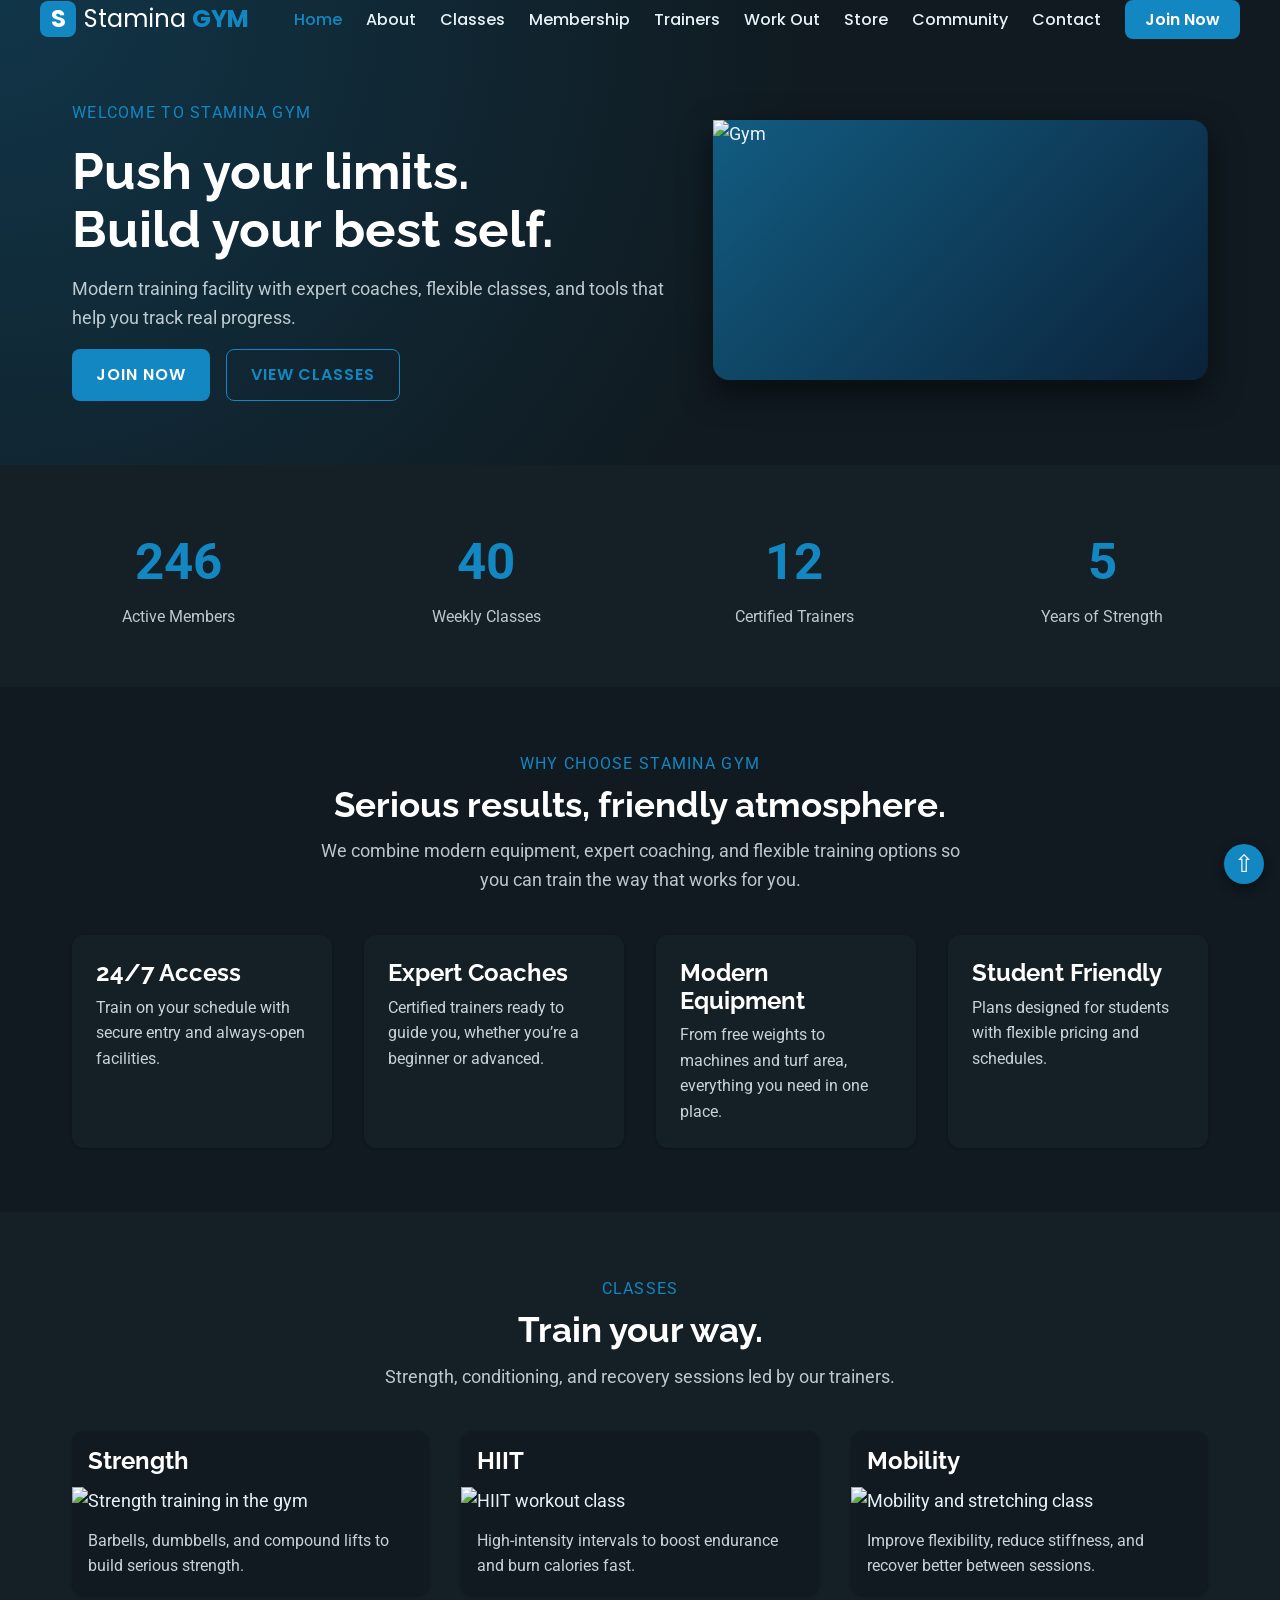
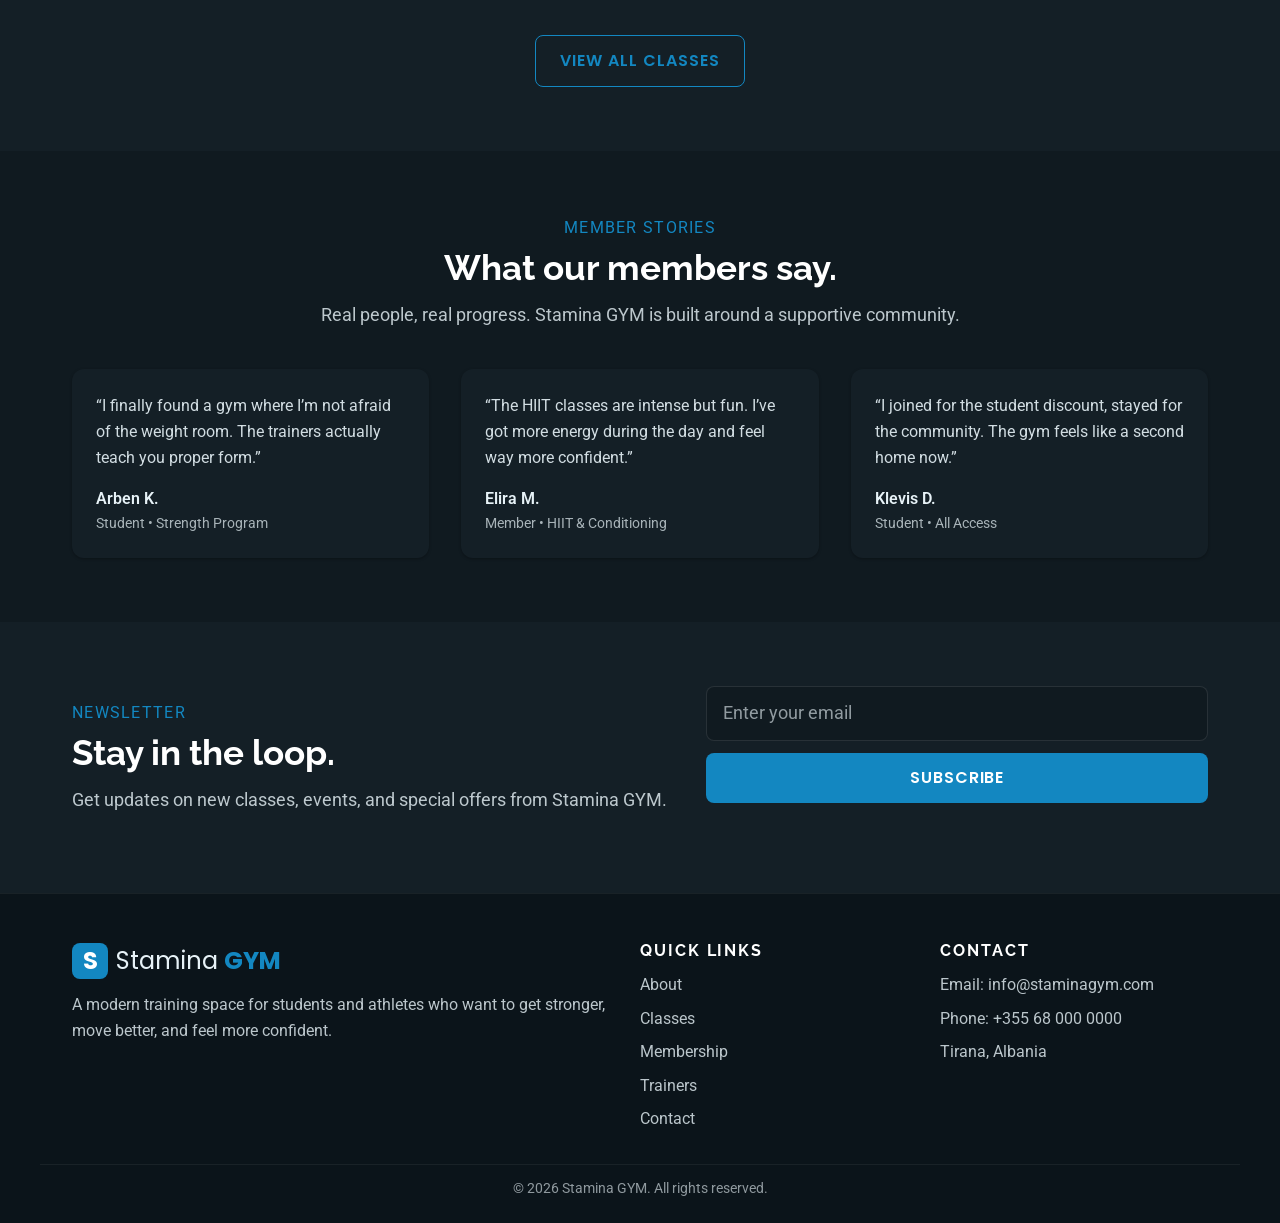
==== Index.html @ fab5b7fb "Index demo" ====
<!DOCTYPE html>
<html lang="en">
<head>
  <meta charset="UTF-8" />
  <meta name="viewport" content="width=device-width, initial-scale=1.0" />
  <meta name="description" content="Stamina GYM — Your Ultimate Fitness Destination." />
  <meta name="author" content="Stamina GYM Team" />
  <title>Stamina GYM — Your Ultimate Fitness Destination</title>

  <link rel="preconnect" href="https://fonts.googleapis.com" />
  <link rel="preconnect" href="https://fonts.gstatic.com" crossorigin />
  <link href="https://fonts.googleapis.com/css2?family=Poppins:wght@400;500;600;700&family=Raleway:wght@300;400;500;600;700&family=Roboto:wght@300;400;500;700&display=swap" rel="stylesheet" />

  <link rel="stylesheet" href="base.css" />
  <link rel="stylesheet" href="home.css" />
</head>
<body>

  <header id="navbar">
    <nav class="nav-container">

      <a href="index.html" class="nav-logo">
        <span class="logo-icon">S</span>
        <span class="logo-text">Stamina <strong>GYM</strong></span>
      </a>

      <ul class="nav-links" id="nav-links">
        <li><a href="index.html" class="nav-link active">Home</a></li>
        <li><a href="about.html" class="nav-link">About</a></li>
        <li><a href="classes.html" class="nav-link">Classes</a></li>
        <li><a href="membership.html" class="nav-link">Membership</a></li>
        <li><a href="trainers.html" class="nav-link">Trainers</a></li>
        <li><a href="tools.html" class="nav-link">Work Out</a></li>
        <li><a href="store.html" class="nav-link">Store</a></li>
        <li><a href="community.html" class="nav-link">Community</a></li>
        <li><a href="contact.html" class="nav-link">Contact</a></li>
        <li><a href="login.html" class="nav-link nav-cta">Join Now</a></li>
      </ul>


    </nav>
  </header>

  <main>
    <section id="hero" class="hero">
  <div class="hero-inner">

    <div class="hero-text">
      <p class="hero-eyebrow">Welcome to Stamina GYM</p>
      <h1 class="hero-title">Push your limits. <br>Build your best self.</h1>
      <p class="hero-subtitle">
        Modern training facility with expert coaches, flexible classes, and tools that help you track real progress.
      </p>

      <div class="hero-actions">
        <a href="membership.html" class="btn btn-primary">Join Now</a>
        <a href="classes.html" class="btn btn-outline">View Classes</a>
      </div>
    </div> 

    <div class="hero-image">
      <img src="https://media.gq.com/photos/63517a35fdff5edb98175d6b/master/w_1600%2Cc_limit/Weights.jpg"
               alt="Gym">
    </div>

  </div>
</section>

<section id="stats" class="stats">
  <div class="stats-inner">

    <div class="stats-item">
      <span class="stats-number" data-target="350">0</span>
      <span class="stats-label">Active Members</span>
    </div>

    <div class="stats-item">
      <span class="stats-number" data-target="40">0</span>
      <span class="stats-label">Weekly Classes</span>
    </div>

    <div class="stats-item">
      <span class="stats-number" data-target="12">0</span>
      <span class="stats-label">Certified Trainers</span>
    </div>

    <div class="stats-item">
      <span class="stats-number" data-target="5">0</span>
      <span class="stats-label">Years of Strength</span>
    </div>

  </div>
</section>

<section id="why-us" class="why-us">
  <div class="why-inner">

    <header class="why-header">
      <p class="section-eyebrow">Why Choose Stamina GYM</p>
      <h2 class="section-title">Serious results, friendly atmosphere.</h2>
      <p class="section-subtitle">
        We combine modern equipment, expert coaching, and flexible training options so you can train the way that works for you.
      </p>
    </header>

    <div class="why-grid">

      <article class="why-card">
        <h3>24/7 Access</h3>
        <p>Train on your schedule with secure entry and always-open facilities.</p>
      </article>

      <article class="why-card">
        <h3>Expert Coaches</h3>
        <p>Certified trainers ready to guide you, whether you’re a beginner or advanced.</p>
      </article>

      <article class="why-card">
        <h3>Modern Equipment</h3>
        <p>From free weights to machines and turf area, everything you need in one place.</p>
      </article>

      <article class="why-card">
        <h3>Student Friendly</h3>
        <p>Plans designed for students with flexible pricing and schedules.</p>
      </article>

    </div>

  </div>
</section>

<section id="classes" class="classes">
  <div class="classes-inner">

    <header class="classes-header">
      <p class="section-eyebrow">Classes</p>
      <h2 class="section-title">Train your way.</h2>
      <p class="section-subtitle">
        Strength, conditioning, and recovery sessions led by our trainers.
      </p>
    </header>

    <div class="classes-grid">

      <article class="class-card">
        <h3>Strength</h3>
        <div class="class-image">
          <img src="https://www.yanrefitness.com/wp-content/uploads/2023/07/luxury-gym-interior-design-3-1024x768.jpg"
               alt="Strength training in the gym">
        </div>
        <p>Barbells, dumbbells, and compound lifts to build serious strength.</p>
      </article>

      <article class="class-card">
        <h3>HIIT</h3>
        <div class="class-image">
          <img src="https://sweat440.com/wp-content/uploads/2023/05/hitt_class_sweat440.jpg"
               alt="HIIT workout class">
        </div>
        <p>High-intensity intervals to boost endurance and burn calories fast.</p>
      </article>

      <article class="class-card">
        <h3>Mobility</h3>
        <div class="class-image">
          <img src="https://www.dir.cat/blog/wp-content/uploads/2019/01/mobility-training-class-clubs-dir.jpg"
               alt="Mobility and stretching class">
        </div>
        <p>Improve flexibility, reduce stiffness, and recover better between sessions.</p>
      </article>

    </div>

    <div class="classes-link">
      <a href="classes.html" class="btn btn-outline">View all classes</a>
    </div>

  </div>
</section>

<section id="testimonials" class="testimonials">
  <div class="testimonials-inner">

    <header class="testimonials-header">
      <p class="section-eyebrow">Member Stories</p>
      <h2 class="section-title">What our members say.</h2>
      <p class="section-subtitle">
        Real people, real progress. Stamina GYM is built around a supportive community.
      </p>
    </header>

    <div class="testimonials-grid">

      <article class="testimonial-card">
        <p class="testimonial-text">
          “I finally found a gym where I’m not afraid of the weight room. The trainers actually teach you proper form.”
        </p>
        <p class="testimonial-name">Arben K.</p>
        <p class="testimonial-role">Student • Strength Program</p>
      </article>

      <article class="testimonial-card">
        <p class="testimonial-text">
          “The HIIT classes are intense but fun. I’ve got more energy during the day and feel way more confident.”
        </p>
        <p class="testimonial-name">Elira M.</p>
        <p class="testimonial-role">Member • HIIT & Conditioning</p>
      </article>

      <article class="testimonial-card">
        <p class="testimonial-text">
          “I joined for the student discount, stayed for the community. The gym feels like a second home now.”
        </p>
        <p class="testimonial-name">Klevis D.</p>
        <p class="testimonial-role">Student • All Access</p>
      </article>

    </div>

  </div>
</section>

<section id="newsletter" class="newsletter">
  <div class="newsletter-inner">

    <div class="newsletter-text">
      <p class="section-eyebrow">Newsletter</p>
      <h2 class="section-title">Stay in the loop.</h2>
      <p class="section-subtitle">
        Get updates on new classes, events, and special offers from Stamina GYM.
      </p>
    </div>

    <form class="newsletter-form" id="newsletter-form" novalidate>
      <input
        type="email"
        id="newsletter-email"
        class="newsletter-input"
        placeholder="Enter your email"
        required
      />
      <button type="submit" class="btn btn-primary">Subscribe</button>
      <p class="newsletter-message" id="newsletter-message"></p>
    </form>

  </div>
</section>

<footer id="footer" class="footer">
  <div class="footer-inner">

    <div class="footer-column">
      <div class="footer-logo">
        <span class="logo-icon">S</span>
        <span class="logo-text">Stamina <strong>GYM</strong></span>
      </div>
      <p class="footer-text">
        A modern training space for students and athletes who want to get stronger, move better, and feel more confident.
      </p>
    </div>

    <div class="footer-column">
      <h3 class="footer-title">Quick Links</h3>
      <ul class="footer-links">
        <li><a href="about.html">About</a></li>
        <li><a href="classes.html">Classes</a></li>
        <li><a href="membership.html">Membership</a></li>
        <li><a href="trainers.html">Trainers</a></li>
        <li><a href="contact.html">Contact</a></li>
      </ul>
    </div>

    <div class="footer-column">
      <h3 class="footer-title">Contact</h3>
      <ul class="footer-links">
        <li>Email: info@staminagym.com</li>
        <li>Phone: +355 68 000 0000</li>
        <li>Tirana, Albania</li>
      </ul>
    </div>

  </div>

  <div class="footer-bottom">
    <p>© 2026 Stamina GYM. All rights reserved.</p>
  </div>
</footer>

<button id="back-to-top" aria-label="Back to top">&#8679;</button>

<script src="home.js"></script>
</body>
</html>

  </main>
    <script src="home.js"></script>
  </body>
  </html>
---- base.css ----
:root {

  --font-body: "Roboto", sans-serif;
  --font-heading: "Raleway", sans-serif;
  --font-nav: "Poppins", sans-serif;

  --color-bg: #101a20;
  --color-text: #e7f2f7;
  --color-heading: #ffffff;
  --color-accent: #1387c1;
  --color-surface: #141f26;
  --color-contrast: #ffffff;

  /* ── Spacing scale (4px base) ── */
  --space-1: 0.25rem;
  --space-2: 0.5rem;
  --space-3: 0.75rem;
  --space-4: 1rem;
  --space-5: 1.25rem;
  --space-6: 1.5rem;
  --space-8: 2rem;
  --space-10: 2.5rem;
  --space-12: 3rem;
  --space-16: 4rem;
  --space-20: 5rem;
  --space-24: 6rem;

  /* ── Type scale ── */
  --text-xs:   clamp(0.75rem,  0.7rem  + 0.25vw, 0.875rem);
  --text-sm:   clamp(0.875rem, 0.8rem  + 0.35vw, 1rem);
  --text-base: clamp(1rem,     0.95rem + 0.25vw, 1.125rem);
  --text-lg:   clamp(1.125rem, 1rem    + 0.75vw, 1.5rem);
  --text-xl:   clamp(1.5rem,   1.2rem  + 1.25vw, 2.25rem);
  --text-2xl:  clamp(2rem,     1.2rem  + 2.5vw,  3.5rem);
  --text-3xl:  clamp(2.5rem,   1rem    + 4vw,    5rem);

  /* ── Border radius ── */
  --radius-sm: 0.375rem;
  --radius-md: 0.5rem;
  --radius-lg: 0.75rem;
  --radius-xl: 1rem;
  --radius-full: 9999px;

  /* ── Transitions ── */
  --transition: 200ms ease;

  /* ── Layout widths ── */
  --content-narrow: 640px;
  --content-default: 960px;
  --content-wide: 1200px;

  /* ── Shadows (dark, blue-tinted) ── */
  --shadow-sm: 0 1px 3px rgba(0, 0, 0, 0.3);
  --shadow-md: 0 4px 12px rgba(0, 0, 0, 0.4);
  --shadow-lg: 0 12px 32px rgba(0, 0, 0, 0.5);
}

/* ── Reset & Base ── */
*, *::before, *::after {
  box-sizing: border-box;
  margin: 0;
  padding: 0;
}

html {
  scroll-behavior: smooth;
  -webkit-font-smoothing: antialiased;
  -moz-osx-font-smoothing: grayscale;
  scroll-padding-top: 80px;
}

body {
  min-height: 100dvh;
  font-family: var(--font-body);
  font-size: var(--text-base);
  color: var(--color-text);
  background-color: var(--color-bg);
  line-height: 1.6;
}

img, picture, video, canvas, svg {
  display: block;
  max-width: 100%;
  height: auto;
}

ul { list-style: none; }

h1, h2, h3, h4, h5, h6 {
  font-family: var(--font-heading);
  color: var(--color-heading);
  line-height: 1.15;
  text-wrap: balance;
}

a {
  color: inherit;
  text-decoration: none;
  transition: color var(--transition);
}

button {
  cursor: pointer;
  border: none;
  background: none;
  font: inherit;
  color: inherit;
}

input, textarea, select {
  font: inherit;
  color: inherit;
}

:focus-visible {
  outline: 2px solid var(--color-accent);
  outline-offset: 3px;
  border-radius: var(--radius-sm);
}

@media (prefers-reduced-motion: reduce) {
  *, *::before, *::after {
    animation-duration: 0.01ms !important;
    transition-duration: 0.01ms !important;
    scroll-behavior: auto !important;
  }
}

.sr-only {
  position: absolute;
  width: 1px; height: 1px;
  padding: 0; margin: -1px;
  overflow: hidden;
  clip: rect(0,0,0,0);
  white-space: nowrap;
  border-width: 0;
}
---- home.css ----
#navbar {
  position: fixed;
  top: 0;
  left: 0;
  width: 100%;
  z-index: 1000;
  background-color: transparent;
  transition: background-color 0.3s ease;
}


#navbar.scrolled {
  background-color: var(--color-surface);
  box-shadow: var(--shadow-md);
}

.nav-container {
  max-width: var(--content-wide);
  margin: 0 auto;
  padding: var(--space-3) var(--space-9);
  display: flex;
  align-items: center;
  justify-content: space-between;
}

.nav-logo {
  display: flex;
  align-items: center;
  gap: var(--space-2);
  font-family: var(--font-nav);
  font-size: var(--text-lg);
  color: var(--color-heading);
}

.logo-icon {
  width: 36px;
  height: 36px;
  background-color: var(--color-accent);
  color: var(--color-contrast);
  border-radius: var(--radius-md);
  display: flex;
  align-items: center;
  justify-content: center;
  font-weight: 700;
}

.logo-text strong {
  color: var(--color-accent);
}


.nav-links {
  display: flex;
  align-items: center;
  gap: var(--space-6);
}

.nav-link {
  font-family: var(--font-nav);
  font-size: var(--text-sm);
  font-weight: 500;
  color: var(--color-text);
  transition: color 0.2s ease;
}

.nav-link:hover,
.nav-link.active {
  color: var(--color-accent);
}


.nav-cta {
  background-color: var(--color-accent);
  color: var(--color-contrast);
  padding: var(--space-2) var(--space-5);
  border-radius: var(--radius-md);
  font-weight: 600;
}

.nav-cta:hover {
  background-color: var(--color-heading);
  color: var(--color-bg);
}

.hero {
  padding-top: 100px;             /* extra so it clears the navbar */
  padding-bottom: var(--space-16);
  background: radial-gradient(circle at top left,
              rgba(19, 135, 193, 0.25),
              transparent 60%);
}

.hero-inner {
  max-width: var(--content-wide);
  margin: 0 auto;
  padding: 0 var(--space-8);
  display: grid;
  grid-template-columns: minmax(0, 1.2fr) minmax(0, 1fr);
  align-items: center;
  gap: var(--space-12);
}

.hero-text {
  display: flex;
  flex-direction: column;
  gap: var(--space-4);
}

.hero-eyebrow {
  font-size: var(--text-sm);
  text-transform: uppercase;
  letter-spacing: 0.08em;
  color: var(--color-accent);
}

.hero-title {
  font-size: var(--text-2xl);
}

.hero-subtitle {
  max-width: 40rem;
  color: rgba(231, 242, 247, 0.8);
}

.hero-actions {
  display: flex;
  flex-wrap: wrap;
  gap: var(--space-4);
}

.btn {
  display: inline-flex;
  align-items: center;
  justify-content: center;
  padding: var(--space-3) var(--space-6);
  border-radius: var(--radius-md);
  font-family: var(--font-nav);
  font-size: var(--text-sm);
  font-weight: 600;
  text-transform: uppercase;
  letter-spacing: 0.06em;
}

.btn-primary {
  background-color: var(--color-accent);
  color: var(--color-contrast);
}

.btn-primary:hover {
  background-color: var(--color-heading);
  color: var(--color-bg);
}

.btn-outline {
  border: 1px solid var(--color-accent);
  color: var(--color-accent);
}

.btn-outline:hover {
  background-color: var(--color-accent);
  color: var(--color-contrast);
}

.hero-meta {
  display: flex;
  flex-wrap: wrap;
  gap: var(--space-4);
  font-size: var(--text-sm);
  color: rgba(231, 242, 247, 0.7);
}

.hero-inner {
  display: grid;
  grid-template-columns: minmax(0, 1.2fr) minmax(0, 1fr);
}

.hero-meta span::before {
  content: "• ";
  color: var(--color-accent);
}

/* Right side visual block */
.hero-image {
  min-height: 260px;
  border-radius: var(--radius-xl);
  background-image:
    linear-gradient(135deg, rgba(19, 135, 193, 0.6), rgba(10, 35, 60, 0.9)),
    url("https://picsum.photos/seed/gym/800/600");
  background-size: cover;
  background-position: center;
  box-shadow: var(--shadow-lg);
}
/*Stats */
.stats {
  padding: var(--space-10) var(--space-4);
  background-color: var(--color-surface);
}

.stats-inner {
  max-width: var(--content-wide);
  margin: 0 auto;
  display: grid;
  grid-template-columns: repeat(4, minmax(0, 1fr));
  gap: var(--space-8);
  text-align: center;
}

.stats-item {
  padding: var(--space-4);
}

.stats-number {
  display: block;
  font-size: var(--text-2xl);
  font-weight: 700;
  color: var(--color-accent);
}

.stats-label {
  font-size: var(--text-sm);
  color: rgba(231, 242, 247, 0.8);
}

/*Why Us? */

.why-us {
  padding: var(--space-16) var(--space-4);
}

.why-inner {
  max-width: var(--content-wide);
  margin: 0 auto;
  padding: 0 var(--space-8);
}

.why-header {
  text-align: center;
  max-width: var(--content-narrow);
  margin: 0 auto var(--space-10);
}

.section-eyebrow {
  font-size: var(--text-sm);
  text-transform: uppercase;
  letter-spacing: 0.08em;
  color: var(--color-accent);
}

.section-title {
  font-size: var(--text-xl);
  margin-top: var(--space-2);
  margin-bottom: var(--space-3);
}

.section-subtitle {
  color: rgba(231, 242, 247, 0.8);
}

.why-grid {
  display: grid;
  grid-template-columns: repeat(4, minmax(0, 1fr));
  gap: var(--space-8);
}

.why-card {
  background-color: var(--color-surface);
  padding: var(--space-6);
  border-radius: var(--radius-lg);
  box-shadow: var(--shadow-sm);
}

.why-card h3 {
  font-size: var(--text-lg);
  margin-bottom: var(--space-2);
}

.why-card p {
  font-size: var(--text-sm);
  color: rgba(231, 242, 247, 0.85);
}
 
/*classes*/

.classes {
  padding: var(--space-16) var(--space-4);
  background-color: var(--color-surface);
}

.classes-inner {
  max-width: var(--content-wide);
  margin: 0 auto;
  padding: 0 var(--space-8);
}

.classes-header {
  text-align: center;
  max-width: var(--content-narrow);
  margin: 0 auto var(--space-10);
}

.classes-grid {
  display: grid;
  grid-template-columns: repeat(3, minmax(0, 1fr));
  gap: var(--space-8);
}

.class-card {
  background-color: #101a20;
  border-radius: var(--radius-lg);
  overflow: hidden;
  box-shadow: var(--shadow-sm);
  display: flex;
  flex-direction: column;
}

.class-card h3 {
  font-size: var(--text-lg);
  padding: var(--space-4) var(--space-4) 0;
}

.class-image {
  margin-top: var(--space-3);
}

.class-image img {
  width: 100%;
  height: auto;
  display: block;
}

.class-card p {
  font-size: var(--text-sm);
  color: rgba(231, 242, 247, 0.85);
  padding: var(--space-3) var(--space-4) var(--space-4);
}

.classes-link {
  margin-top: var(--space-10);
  text-align: center;
}

/* Testimonisals */

.testimonials {
  padding: var(--space-16) var(--space-4);
}

.testimonials-inner {
  max-width: var(--content-wide);
  margin: 0 auto;
  padding: 0 var(--space-8);
}

.testimonials-header {
  text-align: center;
  max-width: var(--content-narrow);
  margin: 0 auto var(--space-10);
}

.testimonials-grid {
  display: grid;
  grid-template-columns: repeat(3, minmax(0, 1fr));
  gap: var(--space-8);
}

.testimonial-card {
  background-color: var(--color-surface);
  padding: var(--space-6);
  border-radius: var(--radius-lg);
  box-shadow: var(--shadow-sm);
}

.testimonial-text {
  font-size: var(--text-sm);
  color: rgba(231, 242, 247, 0.9);
  margin-bottom: var(--space-4);
}

.testimonial-name {
  font-weight: 600;
  font-size: var(--text-sm);
}

.testimonial-role {
  font-size: var(--text-xs);
  color: rgba(231, 242, 247, 0.7);
}

/*newsletter */

.newsletter {
  padding: var(--space-16) var(--space-4);
  background-color: var(--color-surface);
}

.newsletter-inner {
  max-width: var(--content-wide);
  margin: 0 auto;
  padding: 0 var(--space-8);
  display: grid;
  grid-template-columns: minmax(0, 1.2fr) minmax(0, 1fr);
  align-items: center;
  gap: var(--space-8);
}

.newsletter-text .section-title {
  margin-bottom: var(--space-3);
}

.newsletter-form {
  display: flex;
  flex-direction: column;
  gap: var(--space-3);
}

.newsletter-input {
  padding: var(--space-3) var(--space-4);
  border-radius: var(--radius-md);
  border: 1px solid rgba(255, 255, 255, 0.1);
  background-color: #101a20;
  color: var(--color-text);
}

.newsletter-input::placeholder {
  color: rgba(231, 242, 247, 0.6);
}

.newsletter-message {
  font-size: var(--text-xs);
  min-height: 1em;
}

/* Success / error colors */
.newsletter-message.success {
  color: #4ade80; /* green */
}

.newsletter-message.error {
  color: #f97373; /* red */
}

/*footer*/

.footer {
  padding: var(--space-12) var(--space-4) var(--space-6);
  background-color: #0b141a;
  border-top: 1px solid rgba(255, 255, 255, 0.06);
}

.footer-inner {
  max-width: var(--content-wide);
  margin: 0 auto;
  padding: 0 var(--space-8);
  display: grid;
  grid-template-columns: minmax(0, 2fr) minmax(0, 1fr) minmax(0, 1fr);
  gap: var(--space-8);
}

.footer-logo {
  display: flex;
  align-items: center;
  gap: var(--space-2);
  font-family: var(--font-nav);
  font-size: var(--text-lg);
}

.footer-logo .logo-icon {
  display: flex;
  align-items: center;
  gap: var(--space-2);
  font-family: var(--font-nav);
  font-size: var(--text-lg);
  color: var(--color-heading);
}

.footer-text {
  margin-top: var(--space-3);
  font-size: var(--text-sm);
  color: rgba(231, 242, 247, 0.8);
}

.footer-title {
  font-size: var(--text-sm);
  text-transform: uppercase;
  letter-spacing: 0.12em;
  margin-bottom: var(--space-3);
}

.footer-links {
  list-style: none;
  padding: 0;
  margin: 0;
}

.footer-links li {
  font-size: var(--text-sm);
  color: rgba(231, 242, 247, 0.8);
  margin-bottom: var(--space-2);
}

.footer-links a {
  color: inherit;
}

.footer-links a:hover {
  color: var(--color-accent);
}

.footer-bottom {
  max-width: var(--content-wide);
  margin: var(--space-6) auto 0;
  padding: 0 var(--space-8);
  border-top: 1px solid rgba(255, 255, 255, 0.06);
  padding-top: var(--space-3);
  font-size: var(--text-xs);
  color: rgba(231, 242, 247, 0.6);
  text-align: center;
}

/* Back to top button */
#back-to-top {
  position: fixed;
  bottom: var(--space-4);
  right: var(--space-4);
  width: 40px;
  height: 40px;
  border-radius: var(--radius-full);
  background-color: var(--color-accent);
  color: var(--color-contrast);
  display: flex;
  align-items: center;
  justify-content: center;
  font-size: var(--text-lg);
  box-shadow: var(--shadow-md);
  border: none;
}
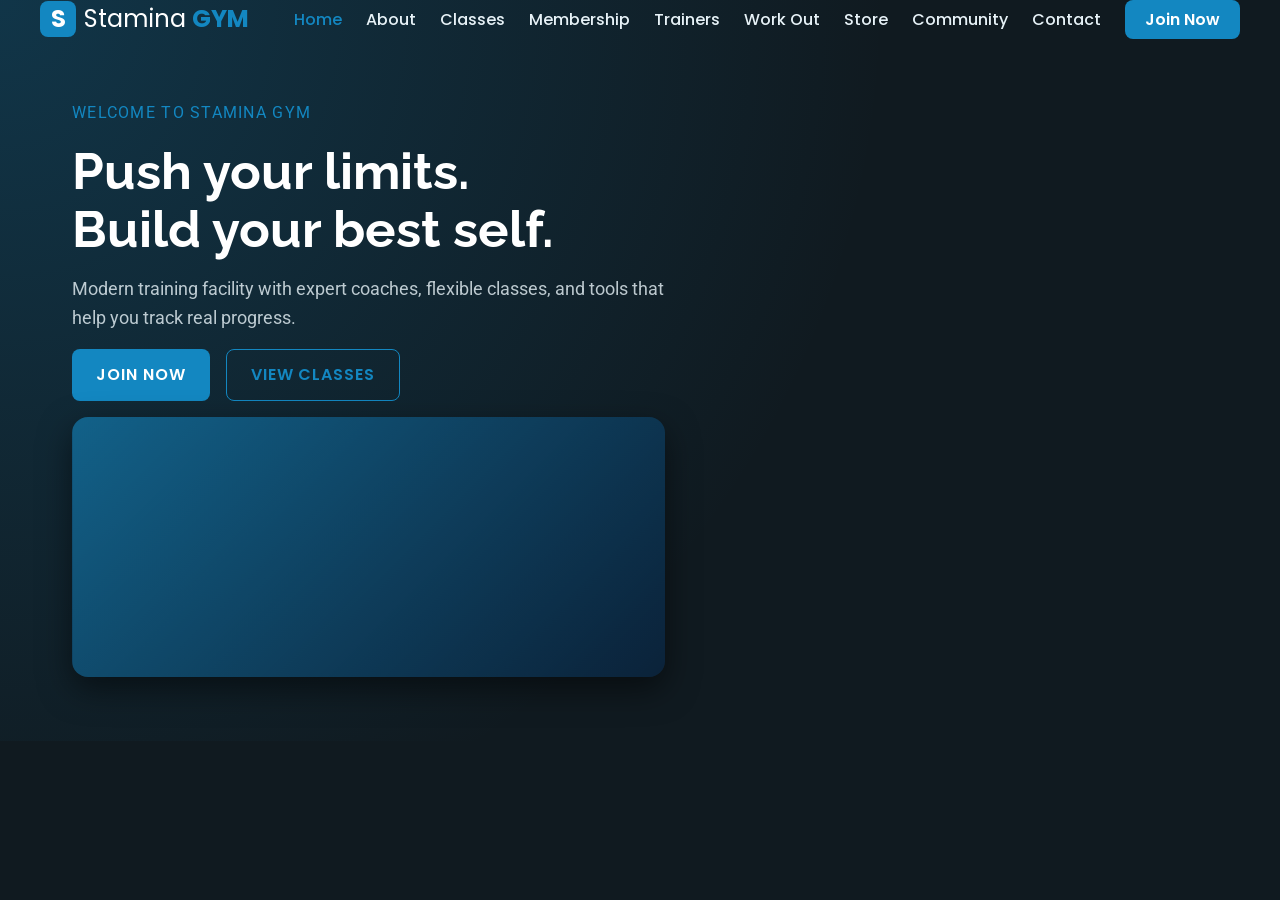
==== commit 1ffca1be: "Merge pull request #5 from RediEpoka/home-page ." ====
--- a/Index.html
+++ b/Index.html
@@ -56,244 +56,12 @@
         <a href="membership.html" class="btn btn-primary">Join Now</a>
         <a href="classes.html" class="btn btn-outline">View Classes</a>
       </div>
-    </div> 
 
-    <div class="hero-image">
-      <img src="https://media.gq.com/photos/63517a35fdff5edb98175d6b/master/w_1600%2Cc_limit/Weights.jpg"
-               alt="Gym">
-    </div>
+    <div class="hero-image"></div>
 
   </div>
 </section>
+  </main>
 
-<section id="stats" class="stats">
-  <div class="stats-inner">
-
-    <div class="stats-item">
-      <span class="stats-number" data-target="350">0</span>
-      <span class="stats-label">Active Members</span>
-    </div>
-
-    <div class="stats-item">
-      <span class="stats-number" data-target="40">0</span>
-      <span class="stats-label">Weekly Classes</span>
-    </div>
-
-    <div class="stats-item">
-      <span class="stats-number" data-target="12">0</span>
-      <span class="stats-label">Certified Trainers</span>
-    </div>
-
-    <div class="stats-item">
-      <span class="stats-number" data-target="5">0</span>
-      <span class="stats-label">Years of Strength</span>
-    </div>
-
-  </div>
-</section>
-
-<section id="why-us" class="why-us">
-  <div class="why-inner">
-
-    <header class="why-header">
-      <p class="section-eyebrow">Why Choose Stamina GYM</p>
-      <h2 class="section-title">Serious results, friendly atmosphere.</h2>
-      <p class="section-subtitle">
-        We combine modern equipment, expert coaching, and flexible training options so you can train the way that works for you.
-      </p>
-    </header>
-
-    <div class="why-grid">
-
-      <article class="why-card">
-        <h3>24/7 Access</h3>
-        <p>Train on your schedule with secure entry and always-open facilities.</p>
-      </article>
-
-      <article class="why-card">
-        <h3>Expert Coaches</h3>
-        <p>Certified trainers ready to guide you, whether you’re a beginner or advanced.</p>
-      </article>
-
-      <article class="why-card">
-        <h3>Modern Equipment</h3>
-        <p>From free weights to machines and turf area, everything you need in one place.</p>
-      </article>
-
-      <article class="why-card">
-        <h3>Student Friendly</h3>
-        <p>Plans designed for students with flexible pricing and schedules.</p>
-      </article>
-
-    </div>
-
-  </div>
-</section>
-
-<section id="classes" class="classes">
-  <div class="classes-inner">
-
-    <header class="classes-header">
-      <p class="section-eyebrow">Classes</p>
-      <h2 class="section-title">Train your way.</h2>
-      <p class="section-subtitle">
-        Strength, conditioning, and recovery sessions led by our trainers.
-      </p>
-    </header>
-
-    <div class="classes-grid">
-
-      <article class="class-card">
-        <h3>Strength</h3>
-        <div class="class-image">
-          <img src="https://www.yanrefitness.com/wp-content/uploads/2023/07/luxury-gym-interior-design-3-1024x768.jpg"
-               alt="Strength training in the gym">
-        </div>
-        <p>Barbells, dumbbells, and compound lifts to build serious strength.</p>
-      </article>
-
-      <article class="class-card">
-        <h3>HIIT</h3>
-        <div class="class-image">
-          <img src="https://sweat440.com/wp-content/uploads/2023/05/hitt_class_sweat440.jpg"
-               alt="HIIT workout class">
-        </div>
-        <p>High-intensity intervals to boost endurance and burn calories fast.</p>
-      </article>
-
-      <article class="class-card">
-        <h3>Mobility</h3>
-        <div class="class-image">
-          <img src="https://www.dir.cat/blog/wp-content/uploads/2019/01/mobility-training-class-clubs-dir.jpg"
-               alt="Mobility and stretching class">
-        </div>
-        <p>Improve flexibility, reduce stiffness, and recover better between sessions.</p>
-      </article>
-
-    </div>
-
-    <div class="classes-link">
-      <a href="classes.html" class="btn btn-outline">View all classes</a>
-    </div>
-
-  </div>
-</section>
-
-<section id="testimonials" class="testimonials">
-  <div class="testimonials-inner">
-
-    <header class="testimonials-header">
-      <p class="section-eyebrow">Member Stories</p>
-      <h2 class="section-title">What our members say.</h2>
-      <p class="section-subtitle">
-        Real people, real progress. Stamina GYM is built around a supportive community.
-      </p>
-    </header>
-
-    <div class="testimonials-grid">
-
-      <article class="testimonial-card">
-        <p class="testimonial-text">
-          “I finally found a gym where I’m not afraid of the weight room. The trainers actually teach you proper form.”
-        </p>
-        <p class="testimonial-name">Arben K.</p>
-        <p class="testimonial-role">Student • Strength Program</p>
-      </article>
-
-      <article class="testimonial-card">
-        <p class="testimonial-text">
-          “The HIIT classes are intense but fun. I’ve got more energy during the day and feel way more confident.”
-        </p>
-        <p class="testimonial-name">Elira M.</p>
-        <p class="testimonial-role">Member • HIIT & Conditioning</p>
-      </article>
-
-      <article class="testimonial-card">
-        <p class="testimonial-text">
-          “I joined for the student discount, stayed for the community. The gym feels like a second home now.”
-        </p>
-        <p class="testimonial-name">Klevis D.</p>
-        <p class="testimonial-role">Student • All Access</p>
-      </article>
-
-    </div>
-
-  </div>
-</section>
-
-<section id="newsletter" class="newsletter">
-  <div class="newsletter-inner">
-
-    <div class="newsletter-text">
-      <p class="section-eyebrow">Newsletter</p>
-      <h2 class="section-title">Stay in the loop.</h2>
-      <p class="section-subtitle">
-        Get updates on new classes, events, and special offers from Stamina GYM.
-      </p>
-    </div>
-
-    <form class="newsletter-form" id="newsletter-form" novalidate>
-      <input
-        type="email"
-        id="newsletter-email"
-        class="newsletter-input"
-        placeholder="Enter your email"
-        required
-      />
-      <button type="submit" class="btn btn-primary">Subscribe</button>
-      <p class="newsletter-message" id="newsletter-message"></p>
-    </form>
-
-  </div>
-</section>
-
-<footer id="footer" class="footer">
-  <div class="footer-inner">
-
-    <div class="footer-column">
-      <div class="footer-logo">
-        <span class="logo-icon">S</span>
-        <span class="logo-text">Stamina <strong>GYM</strong></span>
-      </div>
-      <p class="footer-text">
-        A modern training space for students and athletes who want to get stronger, move better, and feel more confident.
-      </p>
-    </div>
-
-    <div class="footer-column">
-      <h3 class="footer-title">Quick Links</h3>
-      <ul class="footer-links">
-        <li><a href="about.html">About</a></li>
-        <li><a href="classes.html">Classes</a></li>
-        <li><a href="membership.html">Membership</a></li>
-        <li><a href="trainers.html">Trainers</a></li>
-        <li><a href="contact.html">Contact</a></li>
-      </ul>
-    </div>
-
-    <div class="footer-column">
-      <h3 class="footer-title">Contact</h3>
-      <ul class="footer-links">
-        <li>Email: info@staminagym.com</li>
-        <li>Phone: +355 68 000 0000</li>
-        <li>Tirana, Albania</li>
-      </ul>
-    </div>
-
-  </div>
-
-  <div class="footer-bottom">
-    <p>© 2026 Stamina GYM. All rights reserved.</p>
-  </div>
-</footer>
-
-<button id="back-to-top" aria-label="Back to top">&#8679;</button>
-
-<script src="home.js"></script>
-</body>
-</html>
-
-  </main>
-    <script src="home.js"></script>
   </body>
   </html>
--- a/home.css
+++ b/home.css
@@ -83,7 +83,7 @@
 }
 
 .hero {
-  padding-top: 100px;             /* extra so it clears the navbar */
+  padding-top: 100px;         
   padding-bottom: var(--space-16);
   background: radial-gradient(circle at top left,
               rgba(19, 135, 193, 0.25),
@@ -161,25 +161,7 @@
   color: var(--color-contrast);
 }
 
-.hero-meta {
-  display: flex;
-  flex-wrap: wrap;
-  gap: var(--space-4);
-  font-size: var(--text-sm);
-  color: rgba(231, 242, 247, 0.7);
-}
 
-.hero-inner {
-  display: grid;
-  grid-template-columns: minmax(0, 1.2fr) minmax(0, 1fr);
-}
-
-.hero-meta span::before {
-  content: "• ";
-  color: var(--color-accent);
-}
-
-/* Right side visual block */
 .hero-image {
   min-height: 260px;
   border-radius: var(--radius-xl);
@@ -190,349 +172,5 @@
   background-position: center;
   box-shadow: var(--shadow-lg);
 }
-/*Stats */
-.stats {
-  padding: var(--space-10) var(--space-4);
-  background-color: var(--color-surface);
-}
-
-.stats-inner {
-  max-width: var(--content-wide);
-  margin: 0 auto;
-  display: grid;
-  grid-template-columns: repeat(4, minmax(0, 1fr));
-  gap: var(--space-8);
-  text-align: center;
-}
-
-.stats-item {
-  padding: var(--space-4);
-}
-
-.stats-number {
-  display: block;
-  font-size: var(--text-2xl);
-  font-weight: 700;
-  color: var(--color-accent);
-}
-
-.stats-label {
-  font-size: var(--text-sm);
-  color: rgba(231, 242, 247, 0.8);
-}
-
-/*Why Us? */
-
-.why-us {
-  padding: var(--space-16) var(--space-4);
-}
-
-.why-inner {
-  max-width: var(--content-wide);
-  margin: 0 auto;
-  padding: 0 var(--space-8);
-}
-
-.why-header {
-  text-align: center;
-  max-width: var(--content-narrow);
-  margin: 0 auto var(--space-10);
-}
-
-.section-eyebrow {
-  font-size: var(--text-sm);
-  text-transform: uppercase;
-  letter-spacing: 0.08em;
-  color: var(--color-accent);
-}
-
-.section-title {
-  font-size: var(--text-xl);
-  margin-top: var(--space-2);
-  margin-bottom: var(--space-3);
-}
-
-.section-subtitle {
-  color: rgba(231, 242, 247, 0.8);
-}
-
-.why-grid {
-  display: grid;
-  grid-template-columns: repeat(4, minmax(0, 1fr));
-  gap: var(--space-8);
-}
-
-.why-card {
-  background-color: var(--color-surface);
-  padding: var(--space-6);
-  border-radius: var(--radius-lg);
-  box-shadow: var(--shadow-sm);
-}
-
-.why-card h3 {
-  font-size: var(--text-lg);
-  margin-bottom: var(--space-2);
-}
-
-.why-card p {
-  font-size: var(--text-sm);
-  color: rgba(231, 242, 247, 0.85);
-}
- 
-/*classes*/
-
-.classes {
-  padding: var(--space-16) var(--space-4);
-  background-color: var(--color-surface);
-}
-
-.classes-inner {
-  max-width: var(--content-wide);
-  margin: 0 auto;
-  padding: 0 var(--space-8);
-}
-
-.classes-header {
-  text-align: center;
-  max-width: var(--content-narrow);
-  margin: 0 auto var(--space-10);
-}
-
-.classes-grid {
-  display: grid;
-  grid-template-columns: repeat(3, minmax(0, 1fr));
-  gap: var(--space-8);
-}
-
-.class-card {
-  background-color: #101a20;
-  border-radius: var(--radius-lg);
-  overflow: hidden;
-  box-shadow: var(--shadow-sm);
-  display: flex;
-  flex-direction: column;
-}
-
-.class-card h3 {
-  font-size: var(--text-lg);
-  padding: var(--space-4) var(--space-4) 0;
-}
-
-.class-image {
-  margin-top: var(--space-3);
-}
-
-.class-image img {
-  width: 100%;
-  height: auto;
-  display: block;
-}
-
-.class-card p {
-  font-size: var(--text-sm);
-  color: rgba(231, 242, 247, 0.85);
-  padding: var(--space-3) var(--space-4) var(--space-4);
-}
-
-.classes-link {
-  margin-top: var(--space-10);
-  text-align: center;
-}
-
-/* Testimonisals */
-
-.testimonials {
-  padding: var(--space-16) var(--space-4);
-}
-
-.testimonials-inner {
-  max-width: var(--content-wide);
-  margin: 0 auto;
-  padding: 0 var(--space-8);
-}
-
-.testimonials-header {
-  text-align: center;
-  max-width: var(--content-narrow);
-  margin: 0 auto var(--space-10);
-}
-
-.testimonials-grid {
-  display: grid;
-  grid-template-columns: repeat(3, minmax(0, 1fr));
-  gap: var(--space-8);
-}
-
-.testimonial-card {
-  background-color: var(--color-surface);
-  padding: var(--space-6);
-  border-radius: var(--radius-lg);
-  box-shadow: var(--shadow-sm);
-}
-
-.testimonial-text {
-  font-size: var(--text-sm);
-  color: rgba(231, 242, 247, 0.9);
-  margin-bottom: var(--space-4);
-}
-
-.testimonial-name {
-  font-weight: 600;
-  font-size: var(--text-sm);
-}
-
-.testimonial-role {
-  font-size: var(--text-xs);
-  color: rgba(231, 242, 247, 0.7);
-}
-
-/*newsletter */
-
-.newsletter {
-  padding: var(--space-16) var(--space-4);
-  background-color: var(--color-surface);
-}
-
-.newsletter-inner {
-  max-width: var(--content-wide);
-  margin: 0 auto;
-  padding: 0 var(--space-8);
-  display: grid;
-  grid-template-columns: minmax(0, 1.2fr) minmax(0, 1fr);
-  align-items: center;
-  gap: var(--space-8);
-}
-
-.newsletter-text .section-title {
-  margin-bottom: var(--space-3);
-}
-
-.newsletter-form {
-  display: flex;
-  flex-direction: column;
-  gap: var(--space-3);
-}
-
-.newsletter-input {
-  padding: var(--space-3) var(--space-4);
-  border-radius: var(--radius-md);
-  border: 1px solid rgba(255, 255, 255, 0.1);
-  background-color: #101a20;
-  color: var(--color-text);
-}
-
-.newsletter-input::placeholder {
-  color: rgba(231, 242, 247, 0.6);
-}
-
-.newsletter-message {
-  font-size: var(--text-xs);
-  min-height: 1em;
-}
-
-/* Success / error colors */
-.newsletter-message.success {
-  color: #4ade80; /* green */
-}
-
-.newsletter-message.error {
-  color: #f97373; /* red */
-}
-
-/*footer*/
-
-.footer {
-  padding: var(--space-12) var(--space-4) var(--space-6);
-  background-color: #0b141a;
-  border-top: 1px solid rgba(255, 255, 255, 0.06);
-}
-
-.footer-inner {
-  max-width: var(--content-wide);
-  margin: 0 auto;
-  padding: 0 var(--space-8);
-  display: grid;
-  grid-template-columns: minmax(0, 2fr) minmax(0, 1fr) minmax(0, 1fr);
-  gap: var(--space-8);
-}
-
-.footer-logo {
-  display: flex;
-  align-items: center;
-  gap: var(--space-2);
-  font-family: var(--font-nav);
-  font-size: var(--text-lg);
-}
-
-.footer-logo .logo-icon {
-  display: flex;
-  align-items: center;
-  gap: var(--space-2);
-  font-family: var(--font-nav);
-  font-size: var(--text-lg);
-  color: var(--color-heading);
-}
-
-.footer-text {
-  margin-top: var(--space-3);
-  font-size: var(--text-sm);
-  color: rgba(231, 242, 247, 0.8);
-}
-
-.footer-title {
-  font-size: var(--text-sm);
-  text-transform: uppercase;
-  letter-spacing: 0.12em;
-  margin-bottom: var(--space-3);
-}
-
-.footer-links {
-  list-style: none;
-  padding: 0;
-  margin: 0;
-}
-
-.footer-links li {
-  font-size: var(--text-sm);
-  color: rgba(231, 242, 247, 0.8);
-  margin-bottom: var(--space-2);
-}
-
-.footer-links a {
-  color: inherit;
-}
-
-.footer-links a:hover {
-  color: var(--color-accent);
-}
-
-.footer-bottom {
-  max-width: var(--content-wide);
-  margin: var(--space-6) auto 0;
-  padding: 0 var(--space-8);
-  border-top: 1px solid rgba(255, 255, 255, 0.06);
-  padding-top: var(--space-3);
-  font-size: var(--text-xs);
-  color: rgba(231, 242, 247, 0.6);
-  text-align: center;
-}
-
-/* Back to top button */
-#back-to-top {
-  position: fixed;
-  bottom: var(--space-4);
-  right: var(--space-4);
-  width: 40px;
-  height: 40px;
-  border-radius: var(--radius-full);
-  background-color: var(--color-accent);
-  color: var(--color-contrast);
-  display: flex;
-  align-items: center;
-  justify-content: center;
-  font-size: var(--text-lg);
-  box-shadow: var(--shadow-md);
-  border: none;
-}
 
 
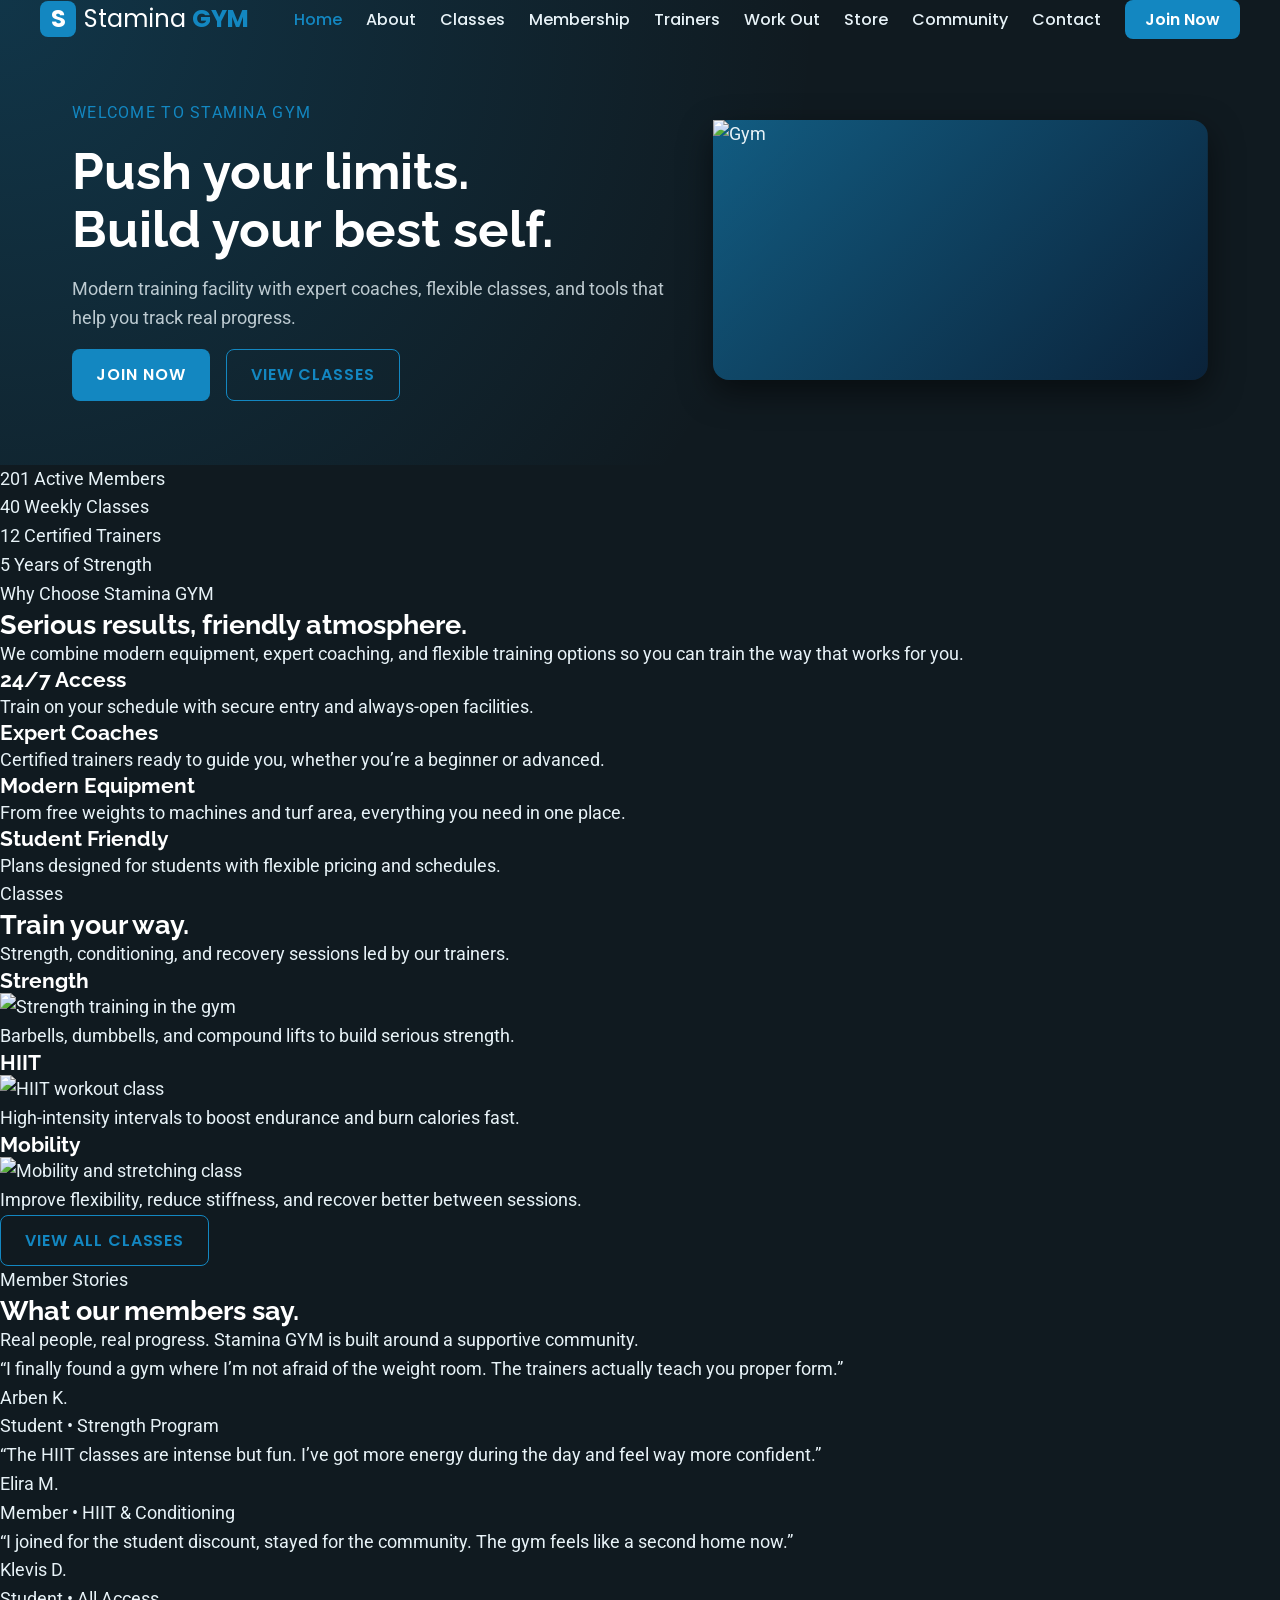
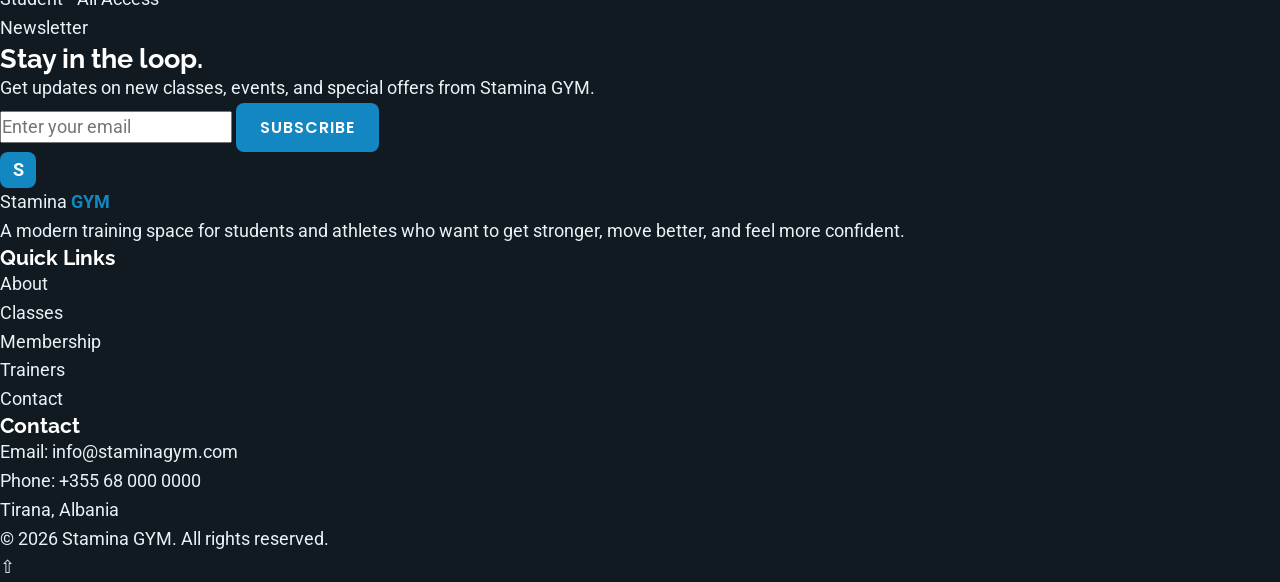
==== commit c92403c1: "chore: update home page content" ====
--- a/Index.html
+++ b/Index.html
@@ -56,12 +56,240 @@
         <a href="membership.html" class="btn btn-primary">Join Now</a>
         <a href="classes.html" class="btn btn-outline">View Classes</a>
       </div>
-
-    <div class="hero-image"></div>
-
-  </div>
-</section>
-  </main>
-
-  </body>
-  </html>+    </div> 
+
+    <div class="hero-image">
+      <img src="https://media.gq.com/photos/63517a35fdff5edb98175d6b/master/w_1600%2Cc_limit/Weights.jpg"
+               alt="Gym">
+    </div>
+
+  </div>
+</section>
+
+<section id="stats" class="stats">
+  <div class="stats-inner">
+
+    <div class="stats-item">
+      <span class="stats-number" data-target="350">0</span>
+      <span class="stats-label">Active Members</span>
+    </div>
+
+    <div class="stats-item">
+      <span class="stats-number" data-target="40">0</span>
+      <span class="stats-label">Weekly Classes</span>
+    </div>
+
+    <div class="stats-item">
+      <span class="stats-number" data-target="12">0</span>
+      <span class="stats-label">Certified Trainers</span>
+    </div>
+
+    <div class="stats-item">
+      <span class="stats-number" data-target="5">0</span>
+      <span class="stats-label">Years of Strength</span>
+    </div>
+
+  </div>
+</section>
+
+<section id="why-us" class="why-us">
+  <div class="why-inner">
+
+    <header class="why-header">
+      <p class="section-eyebrow">Why Choose Stamina GYM</p>
+      <h2 class="section-title">Serious results, friendly atmosphere.</h2>
+      <p class="section-subtitle">
+        We combine modern equipment, expert coaching, and flexible training options so you can train the way that works for you.
+      </p>
+    </header>
+
+    <div class="why-grid">
+
+      <article class="why-card">
+        <h3>24/7 Access</h3>
+        <p>Train on your schedule with secure entry and always-open facilities.</p>
+      </article>
+
+      <article class="why-card">
+        <h3>Expert Coaches</h3>
+        <p>Certified trainers ready to guide you, whether you’re a beginner or advanced.</p>
+      </article>
+
+      <article class="why-card">
+        <h3>Modern Equipment</h3>
+        <p>From free weights to machines and turf area, everything you need in one place.</p>
+      </article>
+
+      <article class="why-card">
+        <h3>Student Friendly</h3>
+        <p>Plans designed for students with flexible pricing and schedules.</p>
+      </article>
+
+    </div>
+
+  </div>
+</section>
+
+<section id="classes" class="classes">
+  <div class="classes-inner">
+
+    <header class="classes-header">
+      <p class="section-eyebrow">Classes</p>
+      <h2 class="section-title">Train your way.</h2>
+      <p class="section-subtitle">
+        Strength, conditioning, and recovery sessions led by our trainers.
+      </p>
+    </header>
+
+    <div class="classes-grid">
+
+      <article class="class-card">
+        <h3>Strength</h3>
+        <div class="class-image">
+          <img src="https://www.yanrefitness.com/wp-content/uploads/2023/07/luxury-gym-interior-design-3-1024x768.jpg"
+               alt="Strength training in the gym">
+        </div>
+        <p>Barbells, dumbbells, and compound lifts to build serious strength.</p>
+      </article>
+
+      <article class="class-card">
+        <h3>HIIT</h3>
+        <div class="class-image">
+          <img src="https://sweat440.com/wp-content/uploads/2023/05/hitt_class_sweat440.jpg"
+               alt="HIIT workout class">
+        </div>
+        <p>High-intensity intervals to boost endurance and burn calories fast.</p>
+      </article>
+
+      <article class="class-card">
+        <h3>Mobility</h3>
+        <div class="class-image">
+          <img src="https://www.dir.cat/blog/wp-content/uploads/2019/01/mobility-training-class-clubs-dir.jpg"
+               alt="Mobility and stretching class">
+        </div>
+        <p>Improve flexibility, reduce stiffness, and recover better between sessions.</p>
+      </article>
+
+    </div>
+
+    <div class="classes-link">
+      <a href="classes.html" class="btn btn-outline">View all classes</a>
+    </div>
+
+  </div>
+</section>
+
+<section id="testimonials" class="testimonials">
+  <div class="testimonials-inner">
+
+    <header class="testimonials-header">
+      <p class="section-eyebrow">Member Stories</p>
+      <h2 class="section-title">What our members say.</h2>
+      <p class="section-subtitle">
+        Real people, real progress. Stamina GYM is built around a supportive community.
+      </p>
+    </header>
+
+    <div class="testimonials-grid">
+
+      <article class="testimonial-card">
+        <p class="testimonial-text">
+          “I finally found a gym where I’m not afraid of the weight room. The trainers actually teach you proper form.”
+        </p>
+        <p class="testimonial-name">Arben K.</p>
+        <p class="testimonial-role">Student • Strength Program</p>
+      </article>
+
+      <article class="testimonial-card">
+        <p class="testimonial-text">
+          “The HIIT classes are intense but fun. I’ve got more energy during the day and feel way more confident.”
+        </p>
+        <p class="testimonial-name">Elira M.</p>
+        <p class="testimonial-role">Member • HIIT & Conditioning</p>
+      </article>
+
+      <article class="testimonial-card">
+        <p class="testimonial-text">
+          “I joined for the student discount, stayed for the community. The gym feels like a second home now.”
+        </p>
+        <p class="testimonial-name">Klevis D.</p>
+        <p class="testimonial-role">Student • All Access</p>
+      </article>
+
+    </div>
+
+  </div>
+</section>
+
+<section id="newsletter" class="newsletter">
+  <div class="newsletter-inner">
+
+    <div class="newsletter-text">
+      <p class="section-eyebrow">Newsletter</p>
+      <h2 class="section-title">Stay in the loop.</h2>
+      <p class="section-subtitle">
+        Get updates on new classes, events, and special offers from Stamina GYM.
+      </p>
+    </div>
+
+    <form class="newsletter-form" id="newsletter-form" novalidate>
+      <input
+        type="email"
+        id="newsletter-email"
+        class="newsletter-input"
+        placeholder="Enter your email"
+        required
+      />
+      <button type="submit" class="btn btn-primary">Subscribe</button>
+      <p class="newsletter-message" id="newsletter-message"></p>
+    </form>
+
+  </div>
+</section>
+
+<footer id="footer" class="footer">
+  <div class="footer-inner">
+
+    <div class="footer-column">
+      <div class="footer-logo">
+        <span class="logo-icon">S</span>
+        <span class="logo-text">Stamina <strong>GYM</strong></span>
+      </div>
+      <p class="footer-text">
+        A modern training space for students and athletes who want to get stronger, move better, and feel more confident.
+      </p>
+    </div>
+
+    <div class="footer-column">
+      <h3 class="footer-title">Quick Links</h3>
+      <ul class="footer-links">
+        <li><a href="about.html">About</a></li>
+        <li><a href="classes.html">Classes</a></li>
+        <li><a href="membership.html">Membership</a></li>
+        <li><a href="trainers.html">Trainers</a></li>
+        <li><a href="contact.html">Contact</a></li>
+      </ul>
+    </div>
+
+    <div class="footer-column">
+      <h3 class="footer-title">Contact</h3>
+      <ul class="footer-links">
+        <li>Email: info@staminagym.com</li>
+        <li>Phone: +355 68 000 0000</li>
+        <li>Tirana, Albania</li>
+      </ul>
+    </div>
+
+  </div>
+
+  <div class="footer-bottom">
+    <p>© 2026 Stamina GYM. All rights reserved.</p>
+  </div>
+</footer>
+
+<button id="back-to-top" aria-label="Back to top">&#8679;</button>
+
+<script src="home.js"></script>
+</body>
+</html>
+
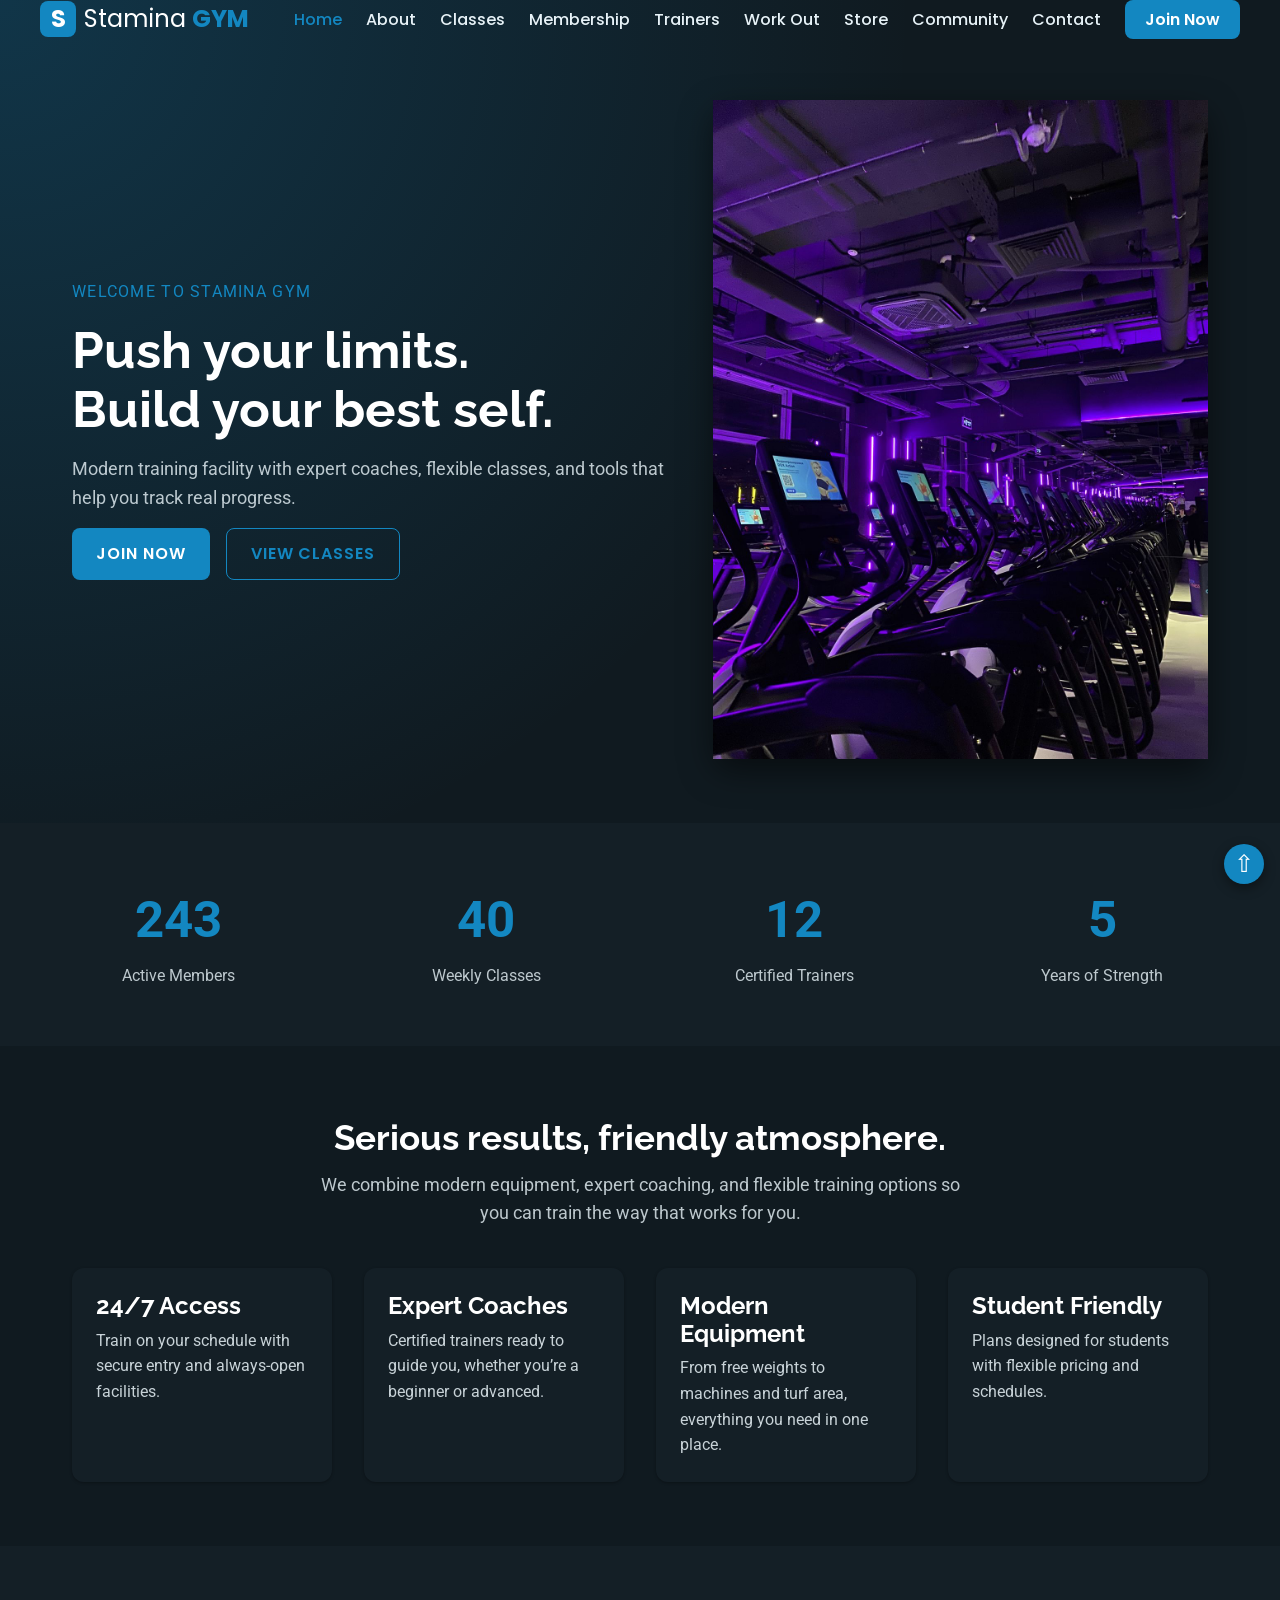
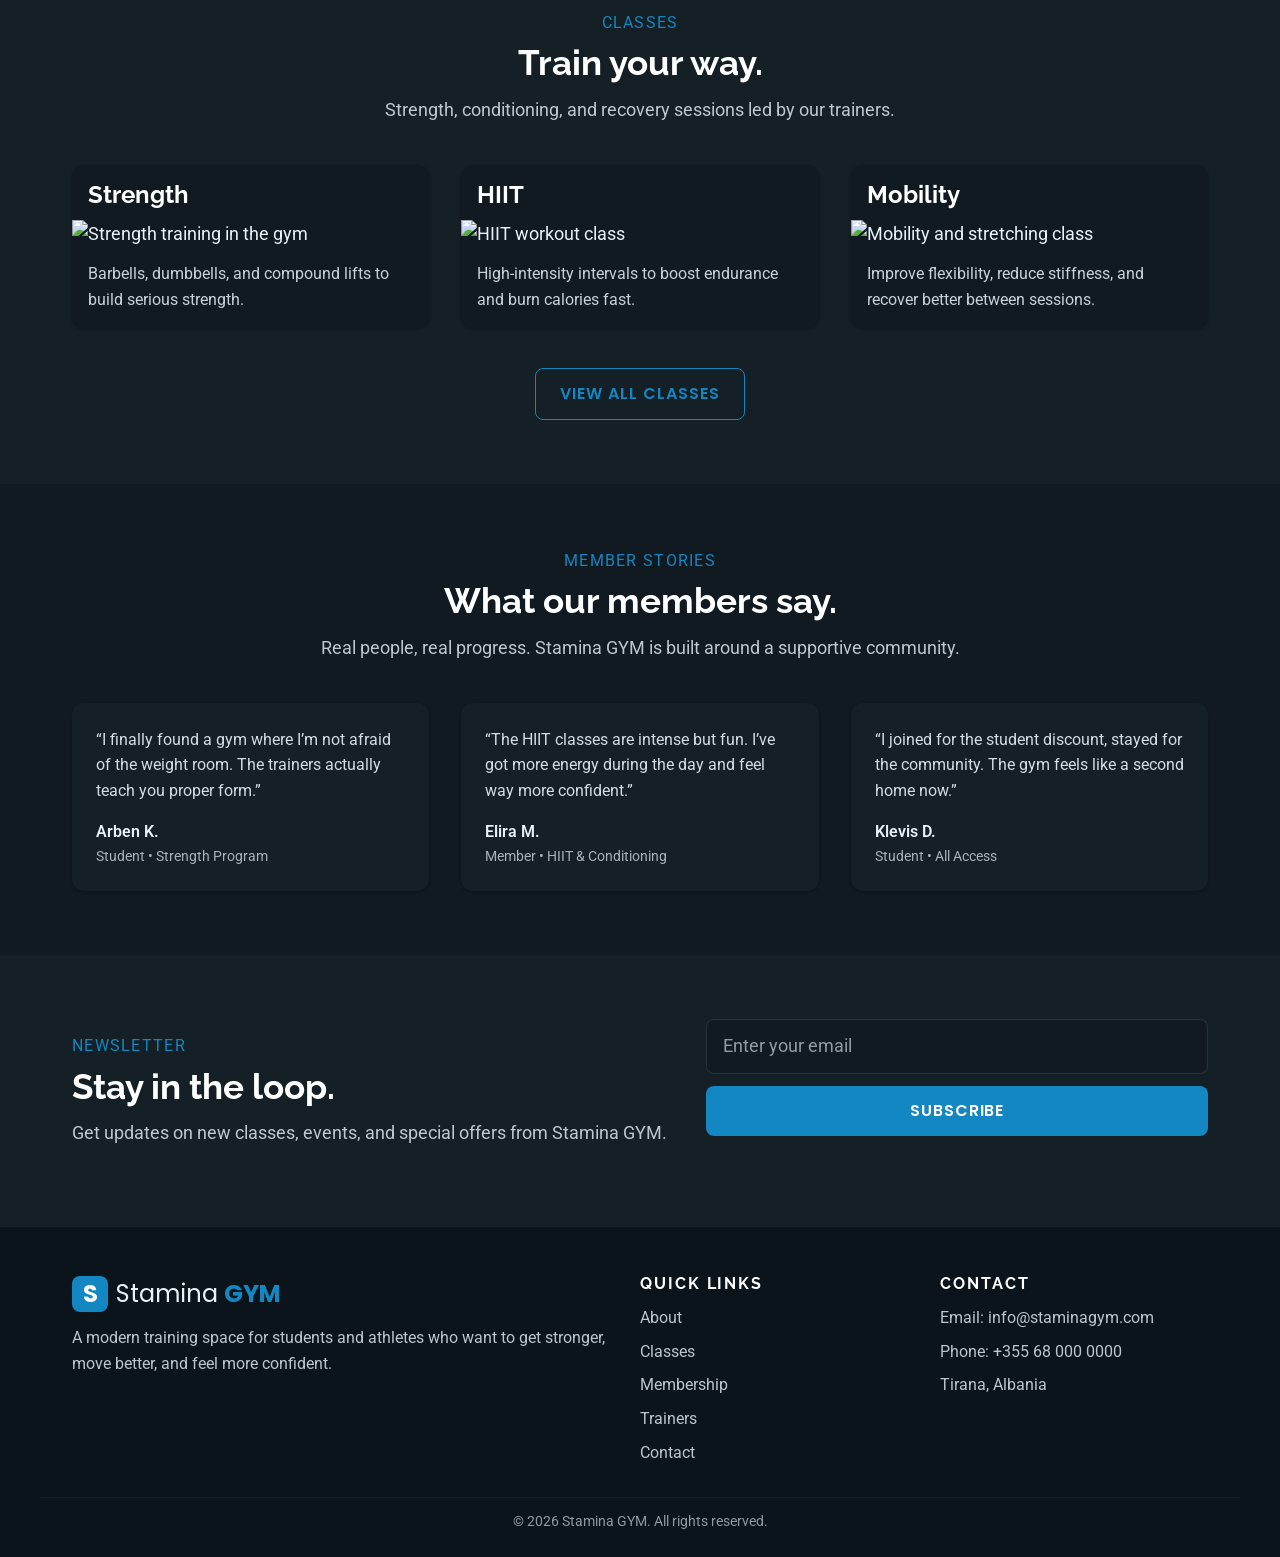
==== commit ad8fcdec: "Changes and modifications" ====
--- a/Index.html
+++ b/Index.html
@@ -26,15 +26,15 @@
 
       <ul class="nav-links" id="nav-links">
         <li><a href="index.html" class="nav-link active">Home</a></li>
-        <li><a href="about.html" class="nav-link">About</a></li>
-        <li><a href="classes.html" class="nav-link">Classes</a></li>
+        <li><a href="aboutus.html" class="nav-link">About</a></li>
+        <li><a href="scheduleClasses.html" class="nav-link">Classes</a></li>
         <li><a href="membership.html" class="nav-link">Membership</a></li>
-        <li><a href="trainers.html" class="nav-link">Trainers</a></li>
-        <li><a href="tools.html" class="nav-link">Work Out</a></li>
-        <li><a href="store.html" class="nav-link">Store</a></li>
+        <li><a href="Trainer.html" class="nav-link">Trainers</a></li>
+        <li><a href="workout.html" class="nav-link">Work Out</a></li>
+        <li><a href="shop.html" class="nav-link">Store</a></li>
         <li><a href="community.html" class="nav-link">Community</a></li>
         <li><a href="contact.html" class="nav-link">Contact</a></li>
-        <li><a href="login.html" class="nav-link nav-cta">Join Now</a></li>
+        <li><a href="dashboard.html" class="nav-link nav-cta">Join Now</a></li>
       </ul>
 
 
@@ -59,7 +59,7 @@
     </div> 
 
     <div class="hero-image">
-      <img src="https://media.gq.com/photos/63517a35fdff5edb98175d6b/master/w_1600%2Cc_limit/Weights.jpg"
+      <img src="images/gym1.jpg.jpeg"
                alt="Gym">
     </div>
 
@@ -96,7 +96,6 @@
   <div class="why-inner">
 
     <header class="why-header">
-      <p class="section-eyebrow">Why Choose Stamina GYM</p>
       <h2 class="section-title">Serious results, friendly atmosphere.</h2>
       <p class="section-subtitle">
         We combine modern equipment, expert coaching, and flexible training options so you can train the way that works for you.
@@ -266,7 +265,7 @@
         <li><a href="about.html">About</a></li>
         <li><a href="classes.html">Classes</a></li>
         <li><a href="membership.html">Membership</a></li>
-        <li><a href="trainers.html">Trainers</a></li>
+        <li><a href="Trainer.html">Trainers</a></li>
         <li><a href="contact.html">Contact</a></li>
       </ul>
     </div>
--- a/home.css
+++ b/home.css
@@ -84,6 +84,7 @@
 
 .hero {
   padding-top: 100px;         
+  padding-top: 100px;             /* extra so it clears the navbar */
   padding-bottom: var(--space-16);
   background: radial-gradient(circle at top left,
               rgba(19, 135, 193, 0.25),
@@ -161,7 +162,25 @@
   color: var(--color-contrast);
 }
 
-
+.hero-meta {
+  display: flex;
+  flex-wrap: wrap;
+  gap: var(--space-4);
+  font-size: var(--text-sm);
+  color: rgba(231, 242, 247, 0.7);
+}
+
+.hero-inner {
+  display: grid;
+  grid-template-columns: minmax(0, 1.2fr) minmax(0, 1fr);
+}
+
+.hero-meta span::before {
+  content: "• ";
+  color: var(--color-accent);
+}
+
+/* Right side visual block */
 .hero-image {
   min-height: 260px;
   border-radius: var(--radius-xl);
@@ -172,5 +191,347 @@
   background-position: center;
   box-shadow: var(--shadow-lg);
 }
-
-
+/*Stats */
+.stats {
+  padding: var(--space-10) var(--space-4);
+  background-color: var(--color-surface);
+}
+
+.stats-inner {
+  max-width: var(--content-wide);
+  margin: 0 auto;
+  display: grid;
+  grid-template-columns: repeat(4, minmax(0, 1fr));
+  gap: var(--space-8);
+  text-align: center;
+}
+
+.stats-item {
+  padding: var(--space-4);
+}
+
+.stats-number {
+  display: block;
+  font-size: var(--text-2xl);
+  font-weight: 700;
+  color: var(--color-accent);
+}
+
+.stats-label {
+  font-size: var(--text-sm);
+  color: rgba(231, 242, 247, 0.8);
+}
+
+/*Why Us? */
+
+.why-us {
+  padding: var(--space-16) var(--space-4);
+}
+
+.why-inner {
+  max-width: var(--content-wide);
+  margin: 0 auto;
+  padding: 0 var(--space-8);
+}
+
+.why-header {
+  text-align: center;
+  max-width: var(--content-narrow);
+  margin: 0 auto var(--space-10);
+}
+
+.section-eyebrow {
+  font-size: var(--text-sm);
+  text-transform: uppercase;
+  letter-spacing: 0.08em;
+  color: var(--color-accent);
+}
+
+.section-title {
+  font-size: var(--text-xl);
+  margin-top: var(--space-2);
+  margin-bottom: var(--space-3);
+}
+
+.section-subtitle {
+  color: rgba(231, 242, 247, 0.8);
+}
+
+.why-grid {
+  display: grid;
+  grid-template-columns: repeat(4, minmax(0, 1fr));
+  gap: var(--space-8);
+}
+
+.why-card {
+  background-color: var(--color-surface);
+  padding: var(--space-6);
+  border-radius: var(--radius-lg);
+  box-shadow: var(--shadow-sm);
+}
+
+.why-card h3 {
+  font-size: var(--text-lg);
+  margin-bottom: var(--space-2);
+}
+
+.why-card p {
+  font-size: var(--text-sm);
+  color: rgba(231, 242, 247, 0.85);
+}
+ 
+/*classes*/
+
+.classes {
+  padding: var(--space-16) var(--space-4);
+  background-color: var(--color-surface);
+}
+
+.classes-inner {
+  max-width: var(--content-wide);
+  margin: 0 auto;
+  padding: 0 var(--space-8);
+}
+
+.classes-header {
+  text-align: center;
+  max-width: var(--content-narrow);
+  margin: 0 auto var(--space-10);
+}
+
+.classes-grid {
+  display: grid;
+  grid-template-columns: repeat(3, minmax(0, 1fr));
+  gap: var(--space-8);
+}
+
+.class-card {
+  background-color: #101a20;
+  border-radius: var(--radius-lg);
+  overflow: hidden;
+  box-shadow: var(--shadow-sm);
+  display: flex;
+  flex-direction: column;
+}
+
+.class-card h3 {
+  font-size: var(--text-lg);
+  padding: var(--space-4) var(--space-4) 0;
+}
+
+.class-image {
+  margin-top: var(--space-3);
+}
+
+.class-image img {
+  width: 100%;
+  height: auto;
+  display: block;
+}
+
+.class-card p {
+  font-size: var(--text-sm);
+  color: rgba(231, 242, 247, 0.85);
+  padding: var(--space-3) var(--space-4) var(--space-4);
+}
+
+.classes-link {
+  margin-top: var(--space-10);
+  text-align: center;
+}
+
+/* Testimonisals */
+
+.testimonials {
+  padding: var(--space-16) var(--space-4);
+}
+
+.testimonials-inner {
+  max-width: var(--content-wide);
+  margin: 0 auto;
+  padding: 0 var(--space-8);
+}
+
+.testimonials-header {
+  text-align: center;
+  max-width: var(--content-narrow);
+  margin: 0 auto var(--space-10);
+}
+
+.testimonials-grid {
+  display: grid;
+  grid-template-columns: repeat(3, minmax(0, 1fr));
+  gap: var(--space-8);
+}
+
+.testimonial-card {
+  background-color: var(--color-surface);
+  padding: var(--space-6);
+  border-radius: var(--radius-lg);
+  box-shadow: var(--shadow-sm);
+}
+
+.testimonial-text {
+  font-size: var(--text-sm);
+  color: rgba(231, 242, 247, 0.9);
+  margin-bottom: var(--space-4);
+}
+
+.testimonial-name {
+  font-weight: 600;
+  font-size: var(--text-sm);
+}
+
+.testimonial-role {
+  font-size: var(--text-xs);
+  color: rgba(231, 242, 247, 0.7);
+}
+
+/*newsletter */
+
+.newsletter {
+  padding: var(--space-16) var(--space-4);
+  background-color: var(--color-surface);
+}
+
+.newsletter-inner {
+  max-width: var(--content-wide);
+  margin: 0 auto;
+  padding: 0 var(--space-8);
+  display: grid;
+  grid-template-columns: minmax(0, 1.2fr) minmax(0, 1fr);
+  align-items: center;
+  gap: var(--space-8);
+}
+
+.newsletter-text .section-title {
+  margin-bottom: var(--space-3);
+}
+
+.newsletter-form {
+  display: flex;
+  flex-direction: column;
+  gap: var(--space-3);
+}
+
+.newsletter-input {
+  padding: var(--space-3) var(--space-4);
+  border-radius: var(--radius-md);
+  border: 1px solid rgba(255, 255, 255, 0.1);
+  background-color: #101a20;
+  color: var(--color-text);
+}
+
+.newsletter-input::placeholder {
+  color: rgba(231, 242, 247, 0.6);
+}
+
+.newsletter-message {
+  font-size: var(--text-xs);
+  min-height: 1em;
+}
+
+/* Success / error colors */
+.newsletter-message.success {
+  color: #4ade80; /* green */
+}
+
+.newsletter-message.error {
+  color: #f97373; /* red */
+}
+
+/*footer*/
+
+.footer {
+  padding: var(--space-12) var(--space-4) var(--space-6);
+  background-color: #0b141a;
+  border-top: 1px solid rgba(255, 255, 255, 0.06);
+}
+
+.footer-inner {
+  max-width: var(--content-wide);
+  margin: 0 auto;
+  padding: 0 var(--space-8);
+  display: grid;
+  grid-template-columns: minmax(0, 2fr) minmax(0, 1fr) minmax(0, 1fr);
+  gap: var(--space-8);
+}
+
+.footer-logo {
+  display: flex;
+  align-items: center;
+  gap: var(--space-2);
+  font-family: var(--font-nav);
+  font-size: var(--text-lg);
+}
+
+.footer-logo .logo-icon {
+  display: flex;
+  align-items: center;
+  gap: var(--space-2);
+  font-family: var(--font-nav);
+  font-size: var(--text-lg);
+  color: var(--color-heading);
+}
+
+.footer-text {
+  margin-top: var(--space-3);
+  font-size: var(--text-sm);
+  color: rgba(231, 242, 247, 0.8);
+}
+
+.footer-title {
+  font-size: var(--text-sm);
+  text-transform: uppercase;
+  letter-spacing: 0.12em;
+  margin-bottom: var(--space-3);
+}
+
+.footer-links {
+  list-style: none;
+  padding: 0;
+  margin: 0;
+}
+
+.footer-links li {
+  font-size: var(--text-sm);
+  color: rgba(231, 242, 247, 0.8);
+  margin-bottom: var(--space-2);
+}
+
+.footer-links a {
+  color: inherit;
+}
+
+.footer-links a:hover {
+  color: var(--color-accent);
+}
+
+.footer-bottom {
+  max-width: var(--content-wide);
+  margin: var(--space-6) auto 0;
+  padding: 0 var(--space-8);
+  border-top: 1px solid rgba(255, 255, 255, 0.06);
+  padding-top: var(--space-3);
+  font-size: var(--text-xs);
+  color: rgba(231, 242, 247, 0.6);
+  text-align: center;
+}
+
+/* Back to top button */
+#back-to-top {
+  position: fixed;
+  bottom: var(--space-4);
+  right: var(--space-4);
+  width: 40px;
+  height: 40px;
+  border-radius: var(--radius-full);
+  background-color: var(--color-accent);
+  color: var(--color-contrast);
+  display: flex;
+  align-items: center;
+  justify-content: center;
+  font-size: var(--text-lg);
+  box-shadow: var(--shadow-md);
+  border: none;
+}
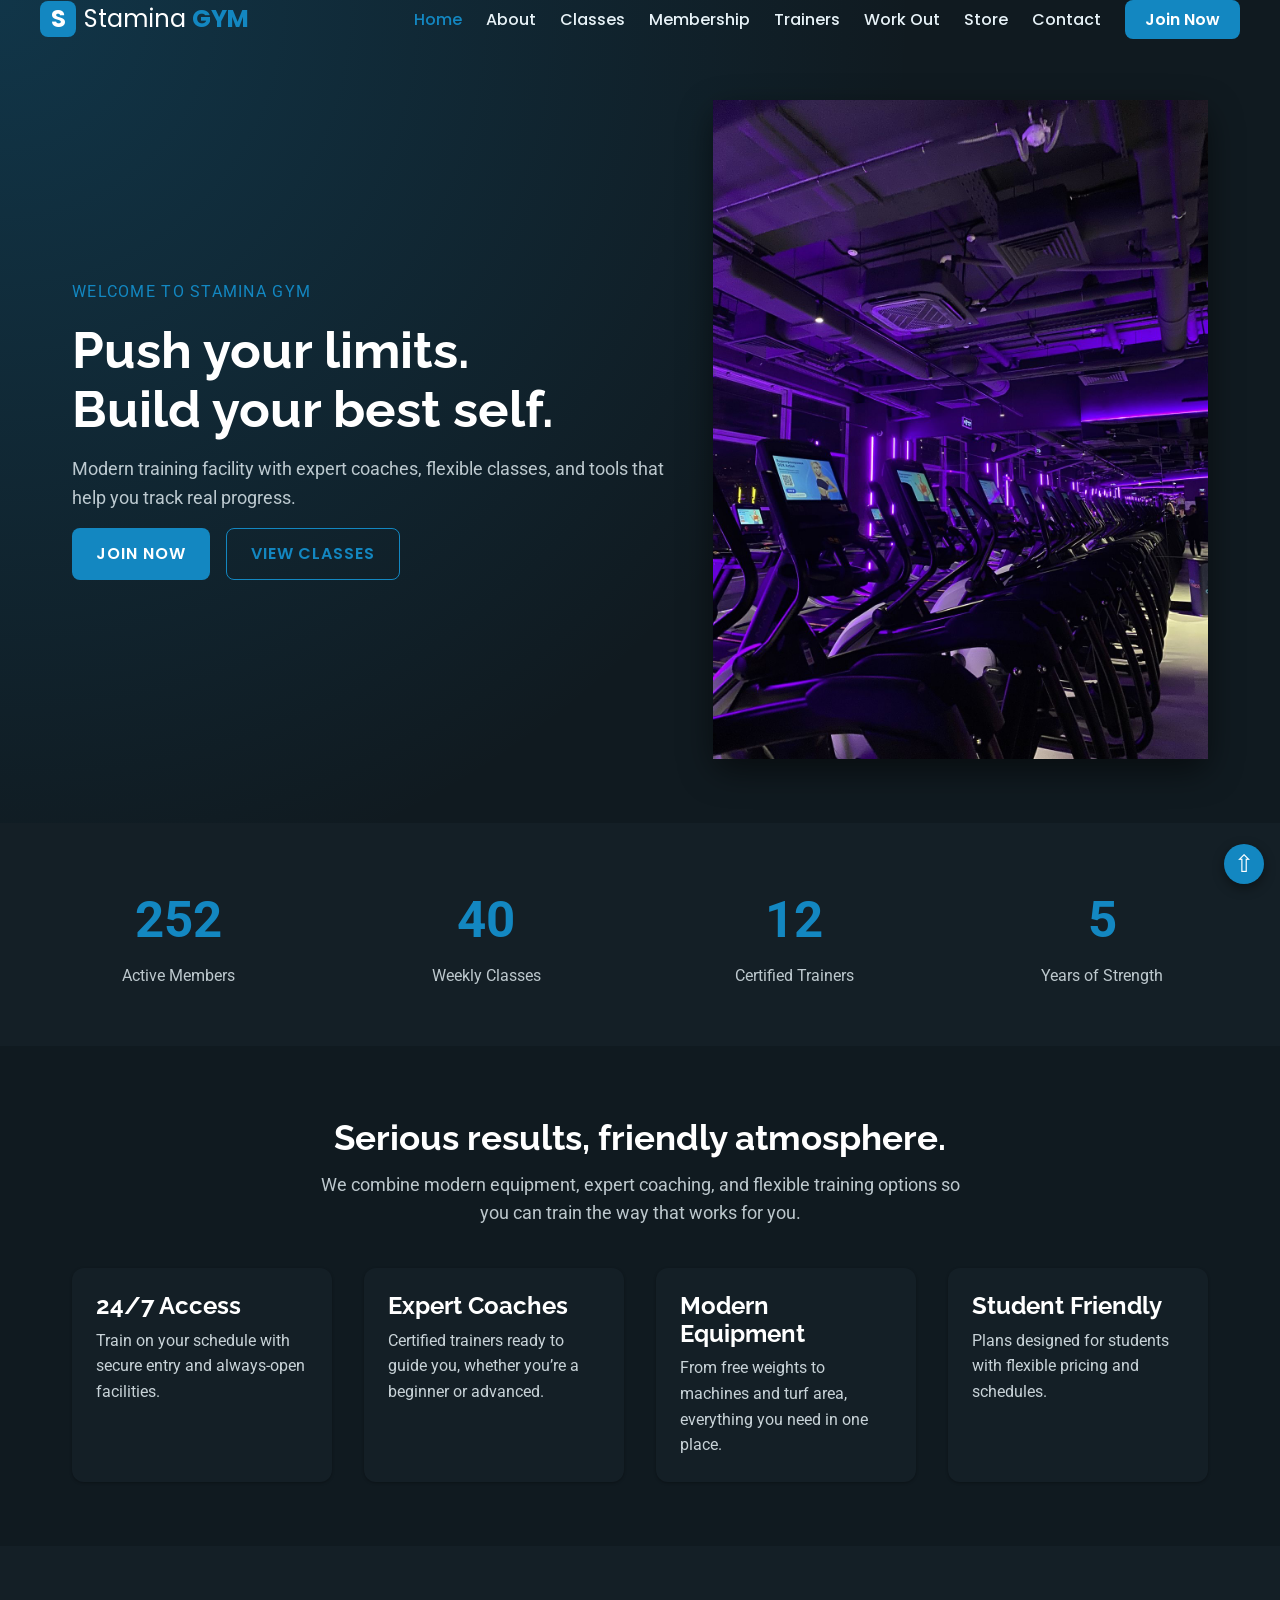
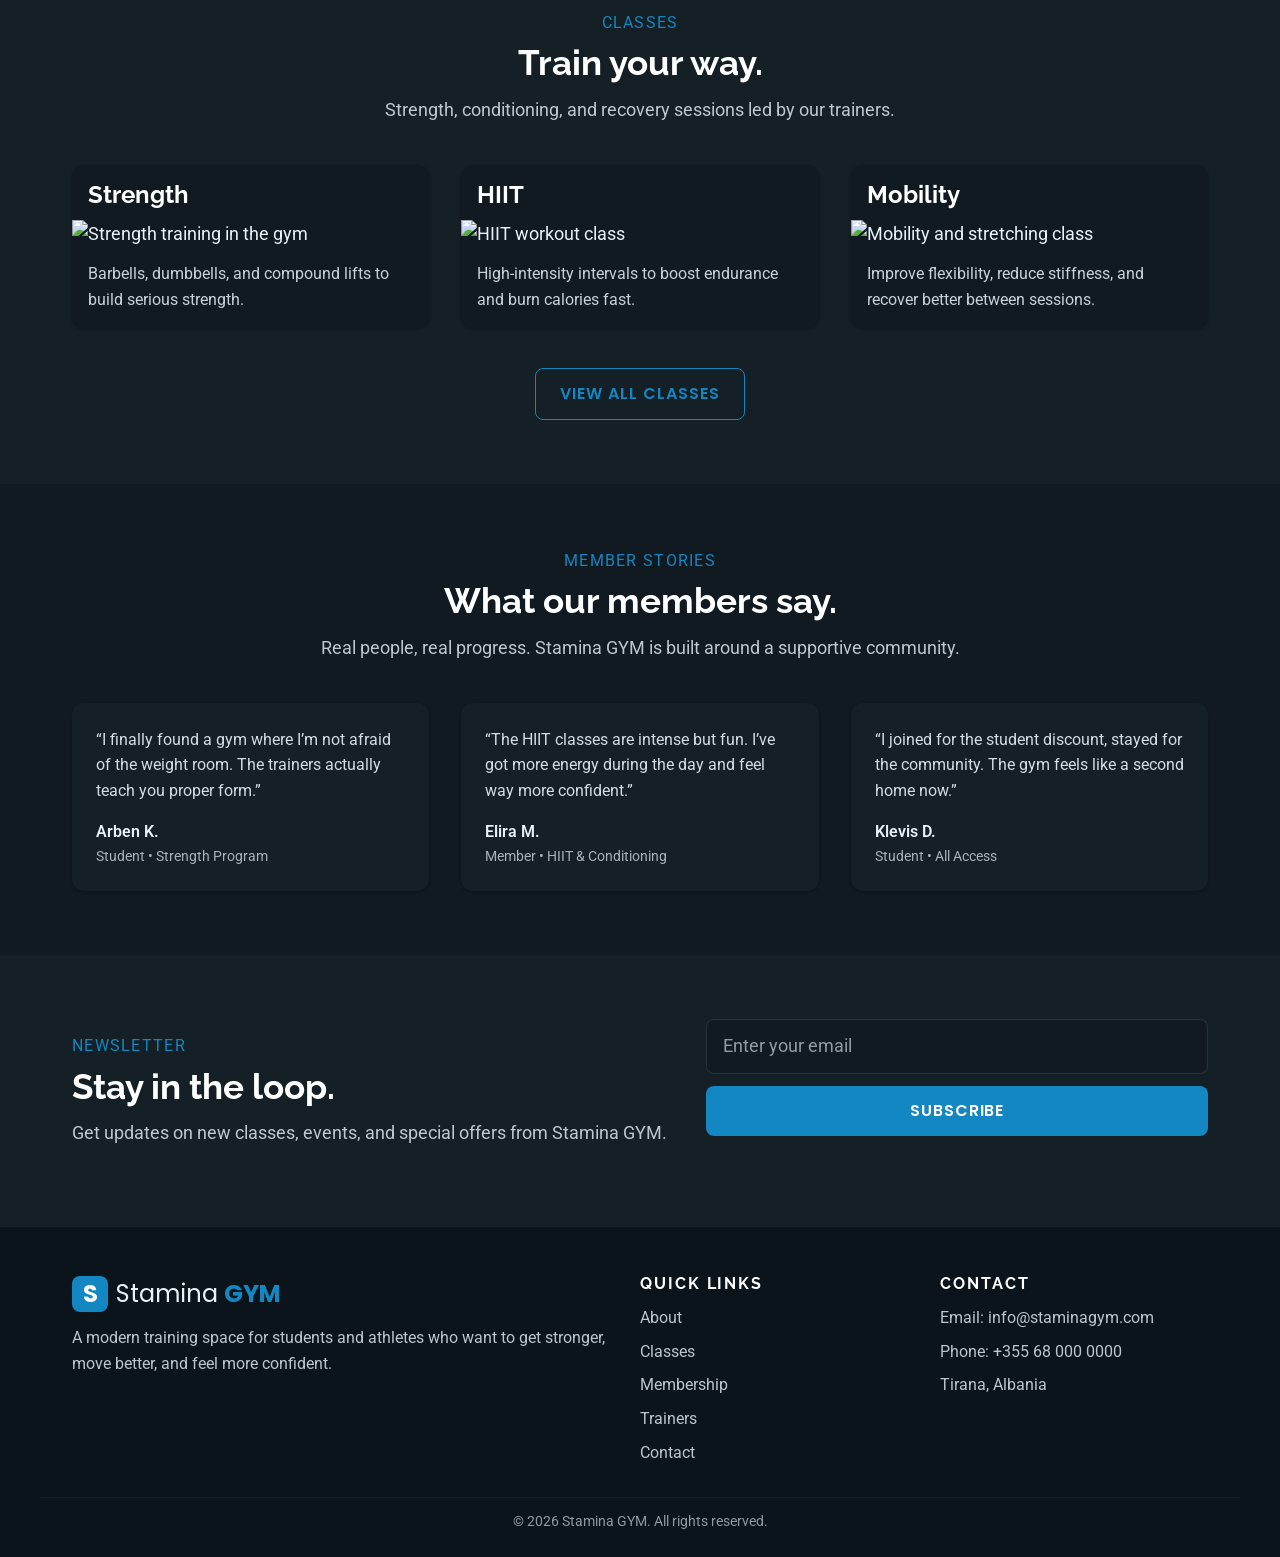
==== commit 09ea8acc: "Changes" ====
--- a/Index.html
+++ b/Index.html
@@ -32,7 +32,6 @@
         <li><a href="Trainer.html" class="nav-link">Trainers</a></li>
         <li><a href="workout.html" class="nav-link">Work Out</a></li>
         <li><a href="shop.html" class="nav-link">Store</a></li>
-        <li><a href="community.html" class="nav-link">Community</a></li>
         <li><a href="contact.html" class="nav-link">Contact</a></li>
         <li><a href="dashboard.html" class="nav-link nav-cta">Join Now</a></li>
       </ul>
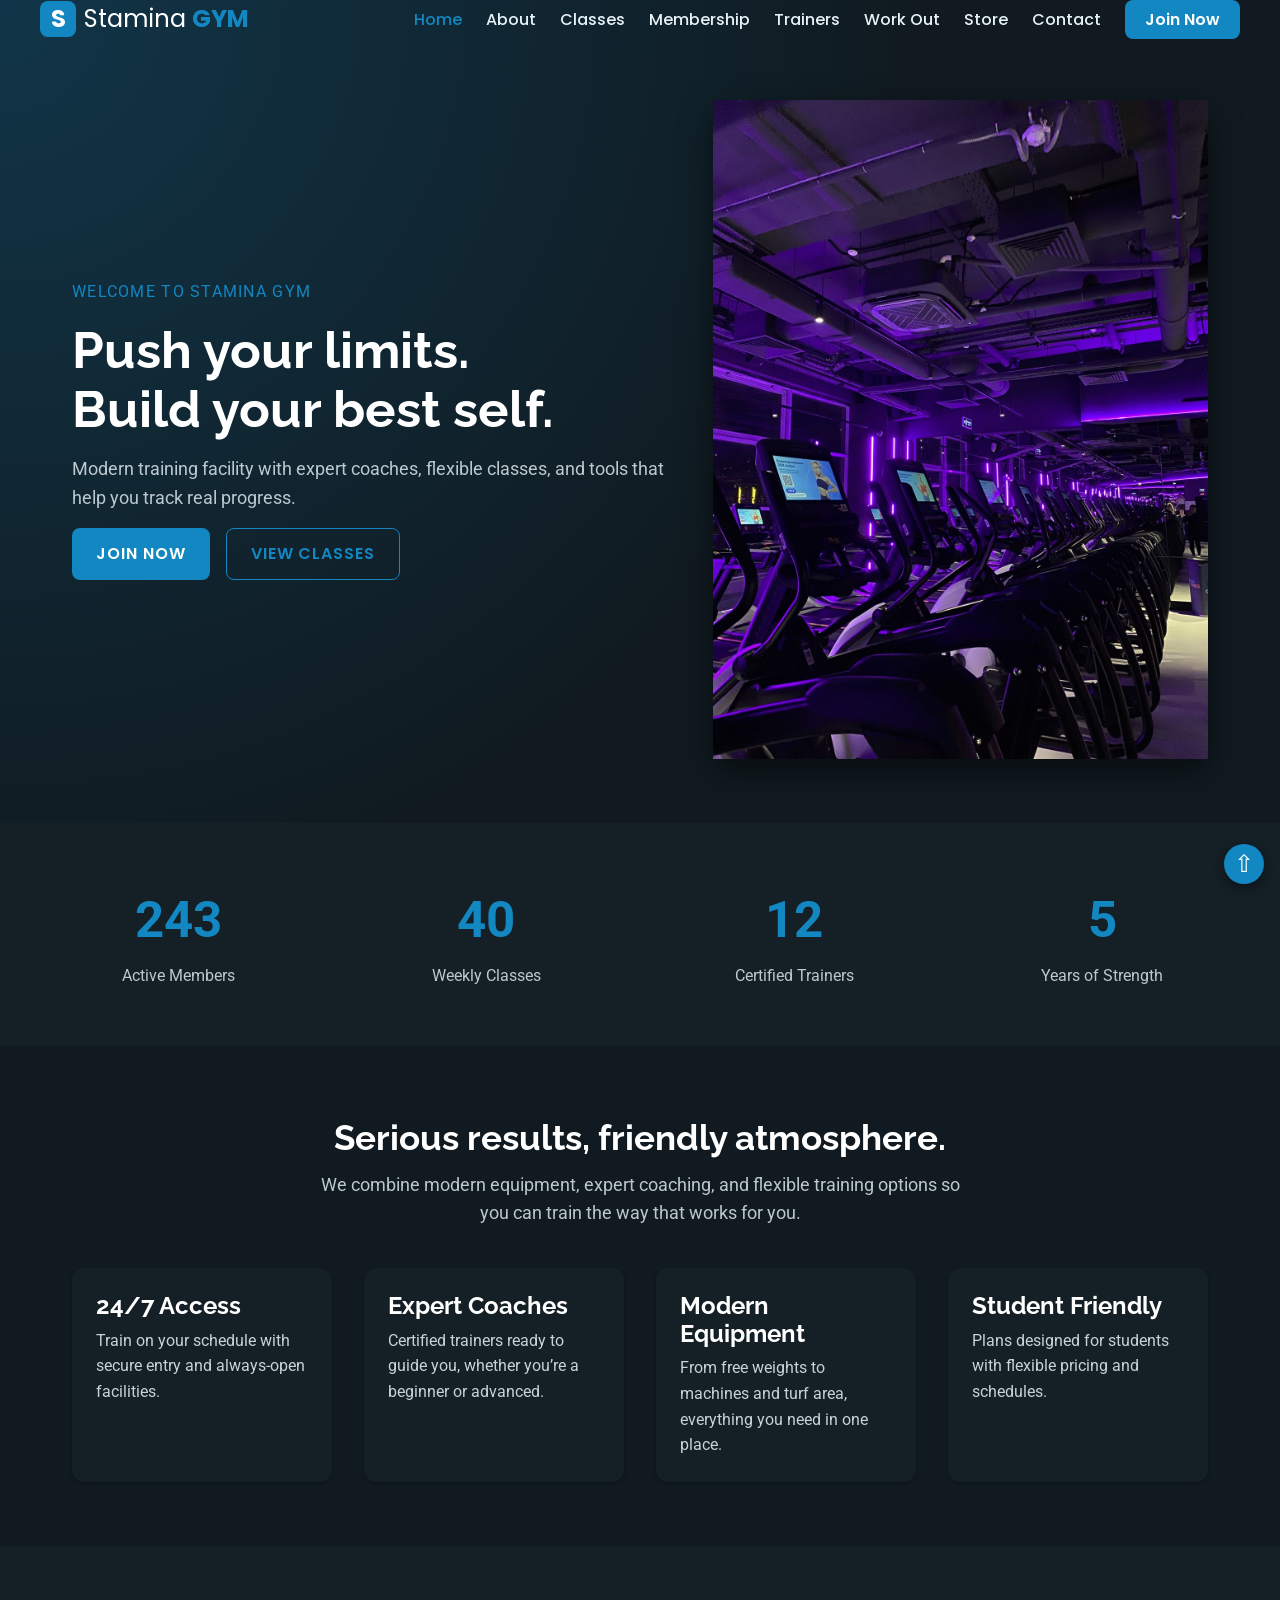
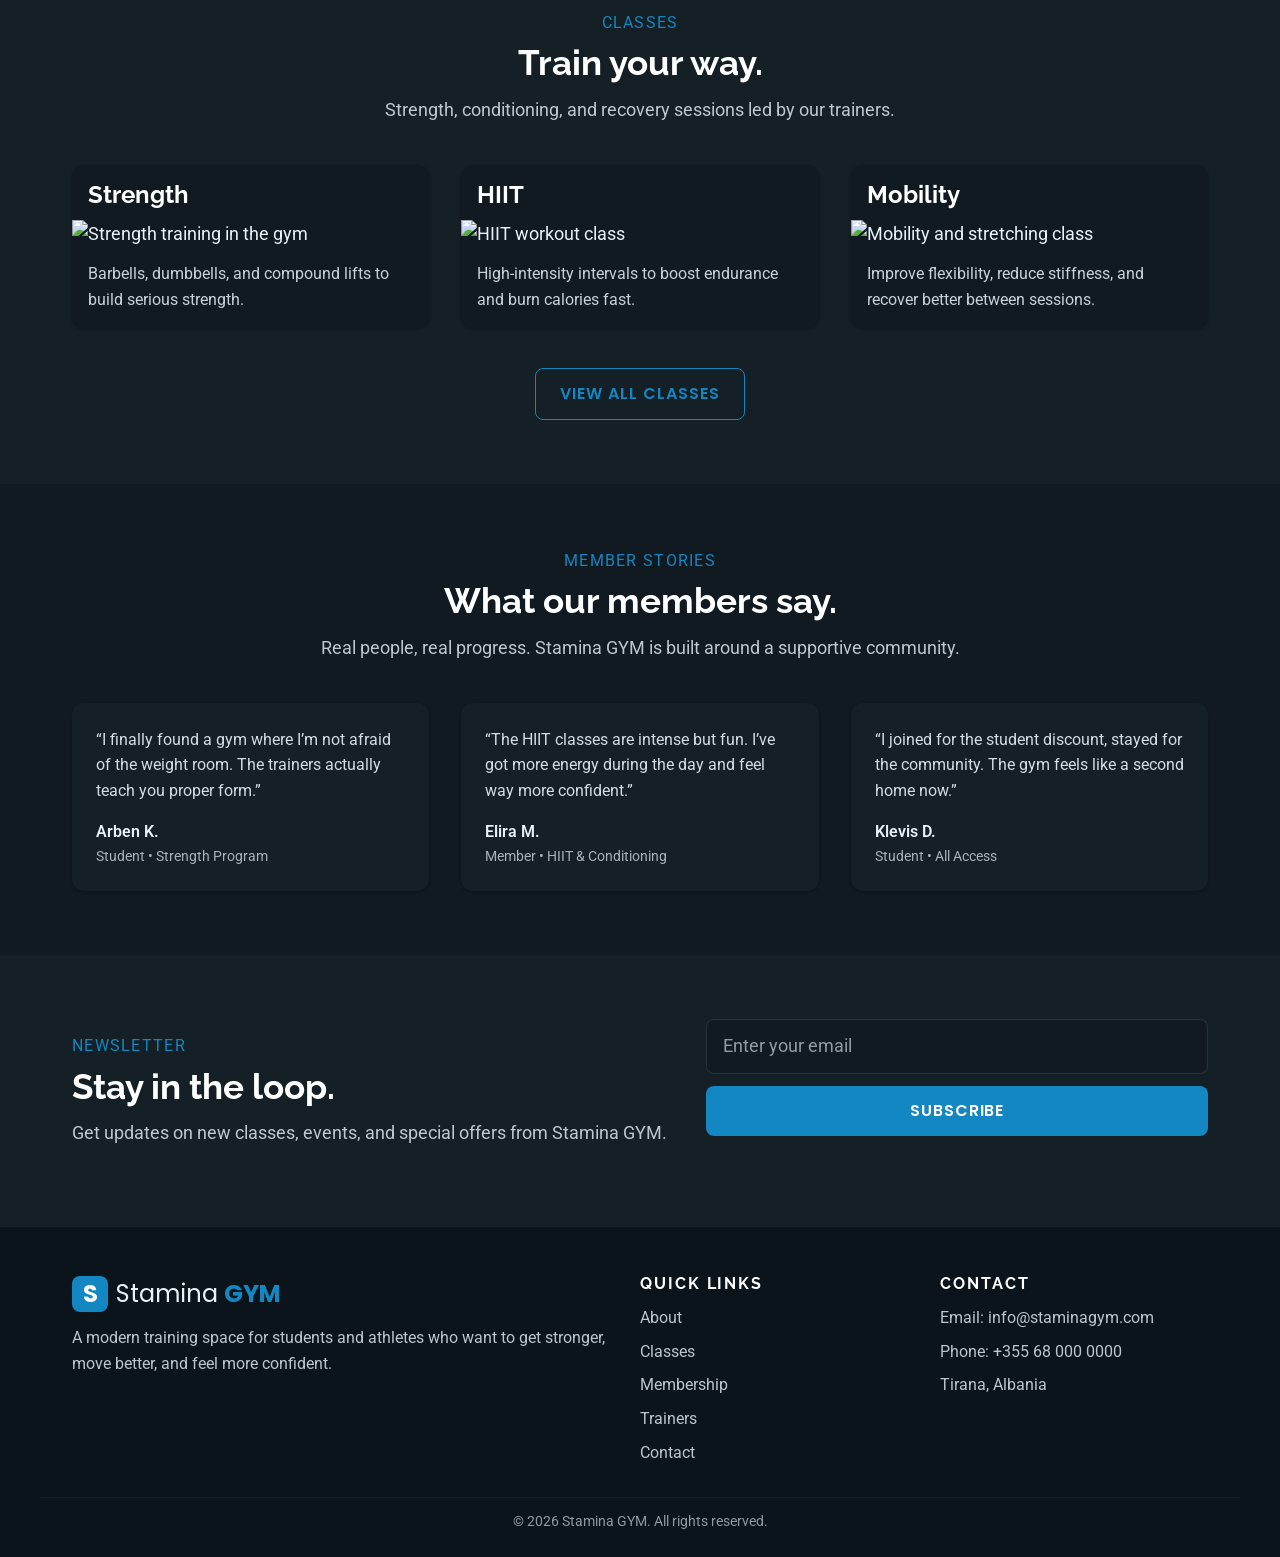
==== commit a5970617: "Merge pull request #31 from RediEpoka/contact-page Contact page" ====
(no text change in the page or its own stylesheets)
